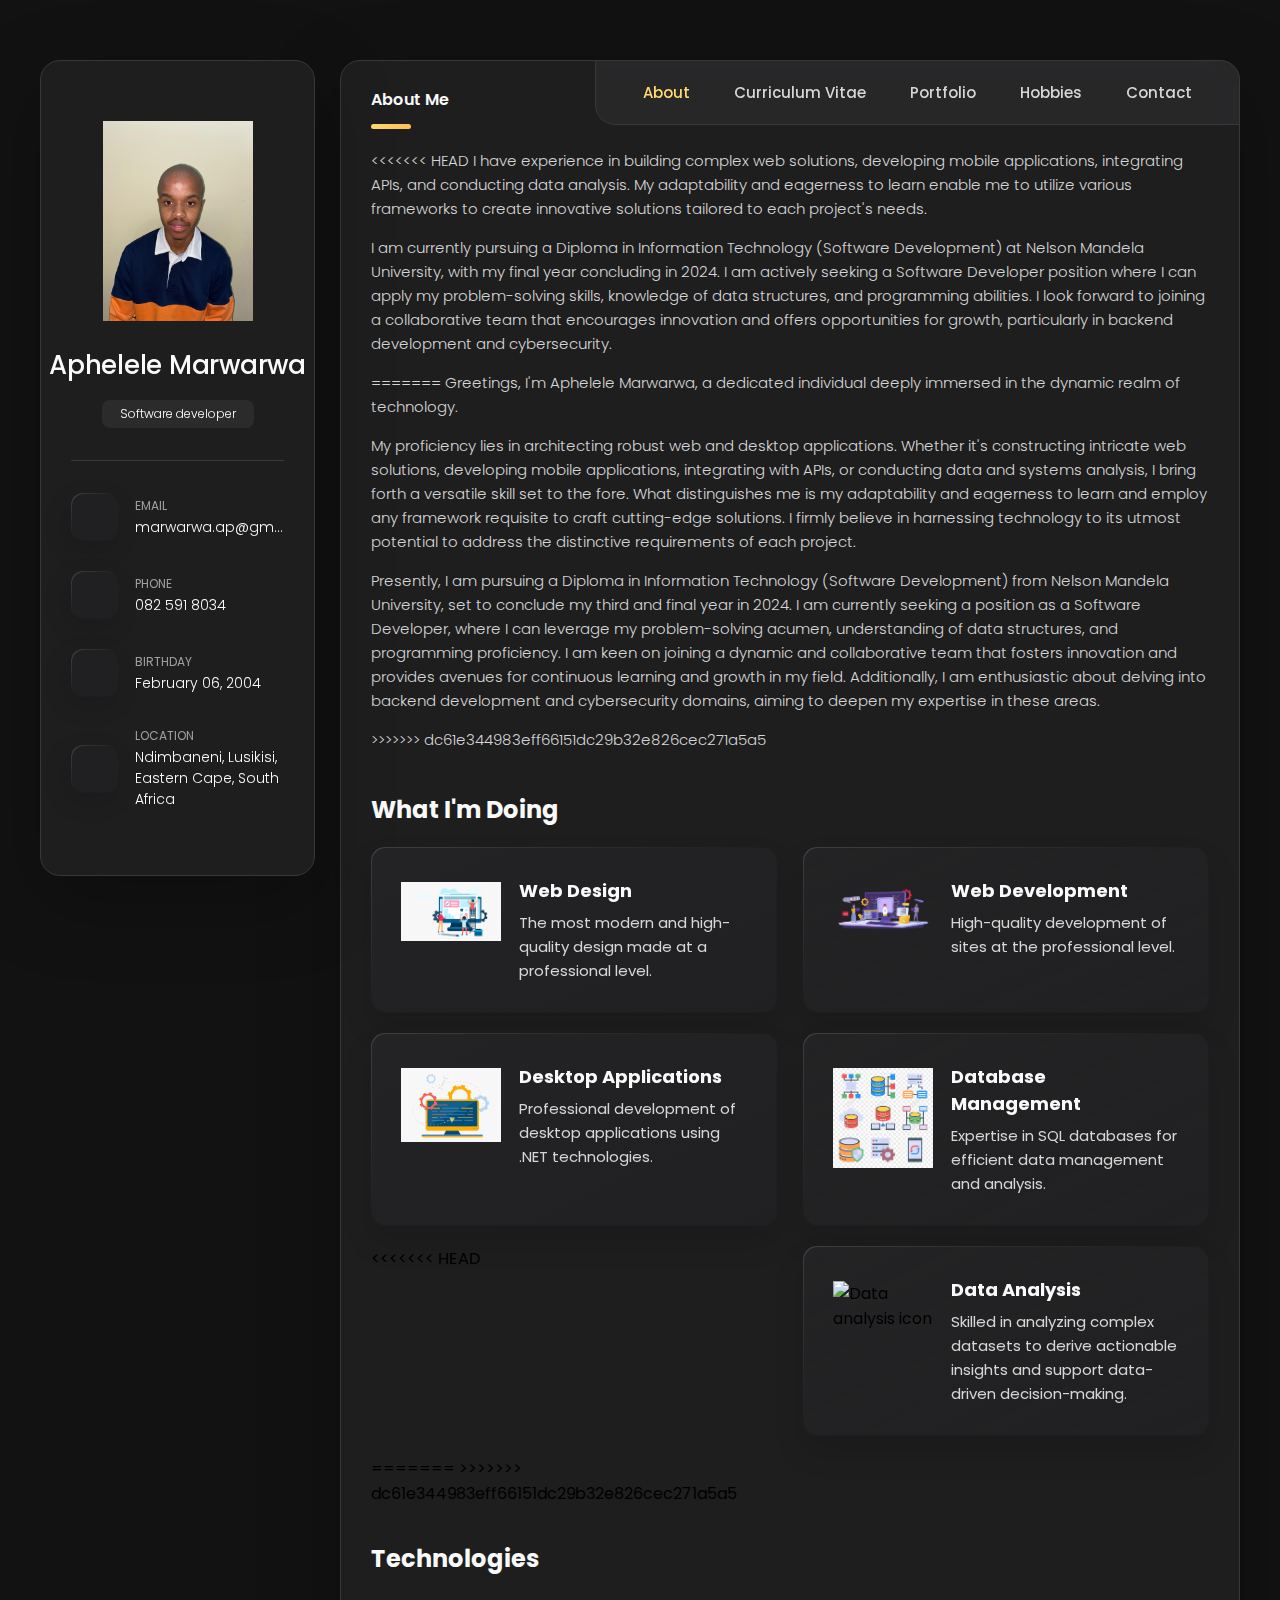
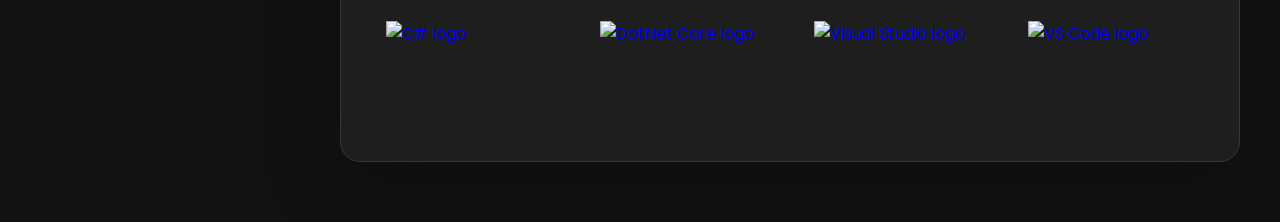
==== homepage.html @ 0c273e8a "Merge remote-tracking branch 'origin/master'" ====
<!DOCTYPE html>
<html lang="en">

<head>
  <meta charset="UTF-8">
  <meta http-equiv="X-UA-Compatible" content="IE=edge">
  <meta name="viewport" content="width=device-width, initial-scale=1.0">
  <title>Aphelele-Marwarwa Portfolio</title>

  <!--
    - favicon
  -->
  <link rel="shortcut icon" href="./assets/images/Aphelele Marwarwa.png" type="image/x-icon">

  <!--
    - custom css link
  -->
  <link rel="stylesheet" href="./assets/css/style.css">

  <!--
    - google font link
  -->
  <link rel="preconnect" href="https://fonts.googleapis.com">
  <link rel="preconnect" href="https://fonts.gstatic.com" crossorigin>
  <link href="https://fonts.googleapis.com/css2?family=Poppins:wght@300;400;500;600&display=swap" rel="stylesheet">
</head>

<body>

  <!--
    - #MAIN
  -->

  <main>

    <!--
      - #SIDEBAR
    -->

    <aside class="sidebar" data-sidebar>
      <div class="sidebar-info">
        <figure class="avatar-box">
          <img src="./assets/images/Aphelele1.jpg" alt="Aphelele Marwarwa" width="80">
        </figure>
        <div class="info-content">
          <h1 class="name" title="Aphelele Marwarwa">Aphelele Marwarwa</h1>
          <p class="title">Software developer</p>
        </div>
        <button class="info_more-btn" data-sidebar-btn>
          <span>Show Contacts</span>
          <ion-icon name="chevron-down"></ion-icon>
        </button>
      </div>
    
      <div class="sidebar-info_more">
        <div class="separator"></div>
        <ul class="contacts-list">
          <li class="contact-item">
            <div class="icon-box">
              <ion-icon name="mail-outline"></ion-icon>
            </div>
            <div class="contact-info">
              <p class="contact-title">Email</p>
              <a href="mailto:marwarwa.ap@gmail.com" class="contact-link">marwarwa.ap@gmail.com</a>
            </div>
          </li>
          <li class="contact-item">
            <div class="icon-box">
              <ion-icon name="phone-portrait-outline"></ion-icon>
            </div>
            <div class="contact-info">
              <p class="contact-title">Phone</p>
              <a href="tel:+27825918034" class="contact-link">082 591 8034</a>
            </div>
          </li>
          <li class="contact-item">
            <div class="icon-box">
              <ion-icon name="calendar-outline"></ion-icon>
            </div>
            <div class="contact-info">
              <p class="contact-title">Birthday</p>
              <time datetime="2004-02-06">February 06, 2004</time>
            </div>
          </li>
          <li class="contact-item">
            <div class="icon-box">
              <ion-icon name="location-outline"></ion-icon>
            </div>
            <div class="contact-info">
              <p class="contact-title">Location</p>
              <address>Ndimbaneni, Lusikisi, Eastern Cape, South Africa</address>
            </div>
          </li>
        </ul>
        <div class="separator"></div>
        <ul class="social-list">
          <li class="social-item">
            <a href="https://wa.me/27825918034" class="social-link" data-title="WhatsApp me">
              <ion-icon name="logo-whatsapp"></ion-icon>
            </a>
          </li>
          <li class="social-item">
            <a href="https://github.com/Aphelele-Marwarwa" class="social-link" data-title="View GitHub profile">
              <ion-icon name="logo-github"></ion-icon>
            </a>
          </li>
          <li class="social-item">
            <a href="https://www.linkedin.com/in/aphelele-marwarwa" class="social-link" data-title="View LinkedIn">
              <ion-icon name="logo-linkedin"></ion-icon>
            </a>
          </li>
        </ul>        
      </div>
    </aside>
 

    <!--
      - #main-content
    -->

    <div class="main-content">

<!-- #NAVBAR -->
<nav class="navbar">
  <ul class="navbar-list">
    <li class="navbar-item">
      <button class="navbar-link active" data-nav-link="about">About</button>
    </li>
    <li class="navbar-item">
      <button class="navbar-link" data-nav-link="curriculum vitae">Curriculum Vitae</button>
    </li>
    <li class="navbar-item">
      <button class="navbar-link" data-nav-link="portfolio">Portfolio</button>
    </li>
    <li class="navbar-item">
      <button class="navbar-link" data-nav-link="hobbies">Hobbies</button>
    </li>
    <li class="navbar-item">
      <button class="navbar-link" data-nav-link="contact">Contact</button>
    </li>
  </ul>
</nav>

      <!--
        - #ABOUT
      -->

      <article class="about" data-page="about" id="about">

        <header>
          <h2 class="h2 article-title">About me</h2>
        </header>

        <section class="about-text">
          <p>
<<<<<<< HEAD
            I have experience in building complex web solutions, developing mobile applications, integrating APIs, and conducting data analysis. 
            My adaptability and eagerness to learn enable me to utilize various frameworks to create innovative solutions tailored to each project's needs.
        </p>
        
        <p>
            I am currently pursuing a Diploma in Information Technology (Software Development) at Nelson Mandela University, with my final year concluding in 2024.
             I am actively seeking a Software Developer position where I can apply my problem-solving skills, knowledge of data structures, and programming abilities. 
             I look forward to joining a collaborative team that encourages innovation and offers opportunities for growth, particularly in backend development and cybersecurity.
        </p>  
=======
              Greetings, I'm Aphelele Marwarwa, a dedicated individual deeply immersed in the dynamic realm of technology.
          </p>
      
          <p>
              My proficiency lies in architecting robust web and desktop applications. Whether it's constructing intricate web solutions,
              developing mobile applications, integrating with APIs, or conducting data and systems analysis, I bring forth a versatile skill set to the fore.
              What distinguishes me is my adaptability and eagerness to learn and employ any framework requisite to craft cutting-edge solutions.
              I firmly believe in harnessing technology to its utmost potential to address the distinctive requirements of each project.
          </p>
      
          <p>
              Presently, I am pursuing a Diploma in Information Technology (Software Development) from Nelson Mandela University,
              set to conclude my third and final year in 2024. I am currently seeking a position as a Software Developer,
              where I can leverage my problem-solving acumen, understanding of data structures, and programming proficiency.
              I am keen on joining a dynamic and collaborative team that fosters innovation and provides avenues for continuous learning and growth in my field.
              Additionally, I am enthusiastic about delving into backend development and cybersecurity domains, aiming to deepen my expertise in these areas.
          </p>
>>>>>>> dc61e344983eff66151dc29b32e826cec271a5a5
      </section>
      


        <!--
          - service
        -->
        <section class="service">

          <h3 class="h3 service-title">What I'm doing</h3>
        
          <ul class="service-list">
        
            <li class="service-item">
        
              <div class="service-icon-box">
                <img src="./assets/images/Web design.png" alt="Web design icon" width="100">
              </div>
        
              <div class="service-content-box">
                <h4 class="h4 service-item-title">Web design</h4>
                <p class="service-item-text">
                  The most modern and high-quality design made at a professional level.
                </p>
              </div>
        
            </li>
        
            <li class="service-item">
              <div class="service-icon-box">
                <img src="./assets/images/web-development-image.webp" alt="Web development icon" width="100">
              </div>
              <div class="service-content-box">
                <h4 class="h4 service-item-title">Web development</h4>
                <p class="service-item-text">
                  High-quality development of sites at the professional level.
                </p>
              </div>
            </li>
        
            <li class="service-item">
              <div class="service-icon-box">
                <img src="./assets/images/Desktop Applications.png" alt="Desktop applications icon" width="100">
              </div>
              <div class="service-content-box">
                <h4 class="h4 service-item-title">Desktop Applications</h4>
                <p class="service-item-text">
                  Professional development of desktop applications using .NET technologies.
                </p>
              </div>
            </li>
        
            <li class="service-item">
              <div class="service-icon-box">
                <img src="./assets/images/Database Management.png" alt="Database management icon" width="100">
              </div>
              <div class="service-content-box">
                <h4 class="h4 service-item-title">Database Management</h4>
                <p class="service-item-text">
                  Expertise in SQL databases for efficient data management and analysis.
                </p>
              </div>
            </li>
<<<<<<< HEAD
            <li class="service-item">
              <div class="service-icon-box">
                  <img src="./assets/images/Data Analysis.jpeg" alt="Data analysis icon" width="100">
              </div>
              <div class="service-content-box">
                  <h4 class="h4 service-item-title">Data Analysis</h4>
                  <p class="service-item-text">
                      Skilled in analyzing complex datasets to derive actionable insights and support data-driven decision-making.
                  </p>
              </div>
          </li>
          
=======
        
>>>>>>> dc61e344983eff66151dc29b32e826cec271a5a5
          </ul>
        
        </section>
        
        
        <!--
          - technologies
        -->

        <section class="technologies">
          <h3 class="h3 technologies-title">Technologies</h3>
          <ul class="technologies-list has-scrollbar">
            <li class="technologies-item">
              <a href="#" title="C#">
                <img src="https://cdn.jsdelivr.net/gh/devicons/devicon/icons/csharp/csharp-original.svg" height="50" alt="C# logo">
              </a>
            </li>
            <li class="technologies-item">
              <a href="#" title="DotNet Core">
                <img src="https://cdn.jsdelivr.net/gh/devicons/devicon/icons/dotnetcore/dotnetcore-original.svg" height="50" alt="DotNet Core logo">
              </a>
            </li>
            <li class="technologies-item">
              <a href="#" title="Visual Studio">
                <img src="https://cdn.jsdelivr.net/gh/devicons/devicon/icons/visualstudio/visualstudio-plain.svg" height="50" alt="Visual Studio logo">
              </a>
            </li>
            <li class="technologies-item">
              <a href="#" title="VS Code">
                <img src="https://cdn.jsdelivr.net/gh/devicons/devicon/icons/vscode/vscode-original.svg" height="50" alt="VS Code logo">
              </a>
            </li>
            <li class="technologies-item">
              <a href="#" title="Microsoft SQL Server">
                <img src="https://cdn.jsdelivr.net/gh/devicons/devicon@latest/icons/microsoftsqlserver/microsoftsqlserver-plain-wordmark.svg" height="50" alt="Microsoft SQL Server logo">
              </a>
            </li>
            <li class="technologies-item">
              <a href="#" title="SQL Developer">
                <img src="https://cdn.jsdelivr.net/gh/devicons/devicon@latest/icons/sqldeveloper/sqldeveloper-original.svg" height="50" alt="SQL Developer logo">
              </a>
            </li>
            <li class="technologies-item">
              <a href="#" title="JavaScript">
                <img src="https://cdn.jsdelivr.net/gh/devicons/devicon/icons/javascript/javascript-original.svg" height="50" alt="JavaScript logo">
              </a>
            </li>
            <li class="technologies-item">
              <a href="#" title="HTML5">
                <img src="https://cdn.jsdelivr.net/gh/devicons/devicon/icons/html5/html5-original.svg" height="50" alt="HTML5 logo">
              </a>
            </li>
            <li class="technologies-item">
              <a href="#" title="CSS3">
                <img src="https://cdn.jsdelivr.net/gh/devicons/devicon/icons/css3/css3-original.svg" height="50" alt="CSS3 logo">
              </a>
            </li>
            <li class="technologies-item">
              <a href="#" title="jQuery">
                <img src="https://cdn.jsdelivr.net/gh/devicons/devicon/icons/jquery/jquery-original.svg" height="50" alt="jQuery logo">
              </a>
            </li>
            <li class="technologies-item">
              <a href="#" title="Git">
                <img src="https://cdn.jsdelivr.net/gh/devicons/devicon/icons/git/git-original.svg" height="50" alt="Git logo">
              </a>
            </li>
            <li class="technologies-item">
              <a href="#" title="LinkedIn">
                <img src="https://cdn.jsdelivr.net/gh/devicons/devicon/icons/linkedin/linkedin-original.svg" height="50" alt="LinkedIn logo">
              </a>
            </li>
            <li class="technologies-item">
              <a href="#" title="Python">
                <img src="https://cdn.jsdelivr.net/gh/devicons/devicon/icons/python/python-original.svg" height="50" alt="Python logo">
              </a>
            </li>
          </ul>
        </section>
        
        

      </article>




<!--
  #Curriculum Vitae
-->

<article class="Curriculum Vitae" data-page="curriculum vitae" id="Curriculum-Vitae">

  <header>
    <h2 class="h2 article-title">Curriculum Vitae</h2>
  </header>

  <section class="timeline">

    <div class="title-wrapper">
      <div class="icon-box">
        <ion-icon name="book-outline"></ion-icon>
      </div>

      <h3 class="h3">Education</h3>
    </div>

    <ol class="timeline-list">

      <li class="timeline-item">

        <h4 class="h4 timeline-item-title">Khanyisa High School</h4>

        <span>2019 — 2021</span>

        <p class="timeline-text">
          During my time at Khanyisa High School, I was exposed to a diverse range of subjects and extracurricular
          activities. I developed strong academic foundations while also participating in sports and community
          service initiatives. This period helped shape my personal and academic growth, laying the groundwork for
          my future endeavors.
        </p>

      </li>

      <li class="timeline-item">

        <h4 class="h4 timeline-item-title">Nelson Mandela University</h4>

        <span>2022 — 2024</span>

        <p class="timeline-text">
          At Nelson Mandela University, I pursued a Diploma in Information Technology with a specialization in
          Software Development. The university provided a vibrant learning environment, where I delved into various
          aspects of software development, including programming languages, software engineering principles, and
          application development frameworks. This comprehensive program equipped me with the knowledge and practical
          skills necessary to excel in the field of software development.
        </p>

      </li>
    </ol>

  </section>

  <section class="timeline">

    <div class="title-wrapper">
      <div class="icon-box">
        <ion-icon name="book-outline"></ion-icon>
      </div>

      <h3 class="h3">Experience</h3>
    </div>

    <ol class="timeline-list">

      <li class="timeline-item">

        <h4 class="h4 timeline-item-title">Bartender at Beershack Bar Cafe</h4>

        <span>2022 — 2023</span>
        
        <div class="image-gallery">
          <img src="./assets/images/Me And Mr Makotsa.jpg" alt="Bartending at Beershack Bar Cafe" class="timeline-image">
          <img src="./assets/images/collegues.jpg" alt="Bartending at Beershack Bar Cafe" class="timeline-image">
        </div>
        
        <p class="timeline-text">
          As a bartender at Beershack Bar Cafe, I honed my skills in mixology, customer service, and teamwork. I mastered the art of crafting various cocktails and drinks, 
          ensuring each customer received a delightful experience. Additionally, 
          I acquired extensive knowledge of different types of liquors, beers, and wines, enabling me to provide recommendations tailored to individual preferences. 
          My role also involved collaborating closely with my colleagues to ensure smooth operations and a positive environment for both staff and patrons.
        </p> 
        <br>
        <br>
        <p class="timeline-text">
          Some bartender knowledge I gained includes understanding classic cocktail recipes, techniques for efficient bartending, and maintaining a clean and organized bar environment.
          I also developed strong interpersonal skills, effectively communicating with patrons and creating a welcoming atmosphere. 
          My ability to work well in a team contributed to an enjoyable and seamless experience for our customers.
        </p>

      </li>

    </ol>

  </section>

  <section class="skill">

    <h3 class="h3 skills-title">My skills</h3>

    <ul class="skills-list content-card">

      <li class="skills-item">

        <div class="title-wrapper">
          <h5 class="h5">Web design</h5>
          <data value="62">62%</data>
        </div>

        <div class="skill-progress-bg">
          <div class="skill-progress-fill" style="width: 62%;"></div>
        </div>

      </li>

      <li class="skills-item">

        <div class="title-wrapper">
          <h5 class="h5">Web development </h5>
          <data value="78">78%</data>
        </div>

        <div class="skill-progress-bg">
          <div class="skill-progress-fill" style="width: 78%;"></div>
        </div>

      </li>

      <li class="skills-item">
        <div class="title-wrapper">
            <h5 class="h5">Windows Desktop Development (C#)</h5>
            <data value="75">75%</data>
        </div>
        <div class="skill-progress-bg">
            <div class="skill-progress-fill" style="width: 75%;"></div>
        </div>
    </li>
    
      <li class="skills-item">

        <div class="title-wrapper">
          <h5 class="h5">Mobile App Development</h5>
          <data value="56">56%</data>
        </div>

        <div class="skill-progress-bg">
          <div class="skill-progress-fill" style="width: 56%;"></div>
        </div>

      </li>

      <li class="skills-item">

        <div class="title-wrapper">
          <h5 class="h5">Software Testing</h5>
          <data value="70">70%</data>
        </div>

        <div class="skill-progress-bg">
          <div class="skill-progress-fill" style="width: 70%;"></div>
        </div>

      </li>

      <li class="skills-item">

        <div class="title-wrapper">
          <h5 class="h5">Problem-Solving and Algorithmic Thinking</h5>
          <data value="80">80%</data>
        </div>

        <div class="skill-progress-bg">
          <div class="skill-progress-fill" style="width: 80%;"></div>
        </div>

      </li>

      <li class="skills-item">

        <div class="title-wrapper">
          <h5 class="h5">Debugging and Troubleshooting</h5>
          <data value="75">75%</data>
        </div>

        <div class="skill-progress-bg">
          <div class="skill-progress-fill" style="width: 75%;"></div>
        </div>

      </li>

      <li class="skills-item">

        <div class="title-wrapper">
          <h5 class="h5">Object-Oriented Programming (OOP)</h5>
          <data value="85">85%</data>
        </div>

        <div class="skill-progress-bg">
          <div class="skill-progress-fill" style="width: 85%;"></div>
        </div>

      </li>

      <li class="skills-item">

        <div class="title-wrapper">
          <h5 class="h5">Software Development Life Cycle (SDLC)</h5>
          <data value="70">70%</data>
        </div>

        <div class="skill-progress-bg">
          <div class="skill-progress-fill" style="width: 70%;"></div>
        </div>

      </li>

      <li class="skills-item">

        <div class="title-wrapper">
          <h5 class="h5">Communication Skills</h5>
          <data value="74">74%</data>
        </div>

        <div class="skill-progress-bg">
          <div class="skill-progress-fill" style="width: 74%;"></div>
        </div>

      </li>

      <li class="skills-item">

        <div class="title-wrapper">
          <h5 class="h5">Adaptivity</h5>
          <data value="90">90%</data>
        </div>

        <div class="skill-progress-bg">
          <div class="skill-progress-fill" style="width: 90%;"></div>
        </div>

      </li>
<<<<<<< HEAD
      <li class="skills-item">
        <div class="title-wrapper">
            <h5 class="h5">Data Analysis</h5>
            <data value="60">60%</data>
        </div>
    
        <div class="skill-progress-bg">
            <div class="skill-progress-fill" style="width: 80%;"></div>
        </div>
    </li>
    
    </ul>

  </section>
  <section class="resume-section">
    <h2 class="resume-title">Copy of actual CV</h2>
    <a href="./assets/images/Aphelele Marwarwa Cv.pdf" target="_blank" class="resume-preview">Preview Resume</a>
    <a href="./assets/images/Aphelele Marwarwa Cv.pdf" download class="resume-download">Download Resume</a>
</section>
=======
    </ul>

  </section>
>>>>>>> dc61e344983eff66151dc29b32e826cec271a5a5


</article>





      <!--
        - #PORTFOLIO
      -->

      
      <article class="portfolio" data-page="portfolio" id="portfolio">
        <header>
          <h2 class="h2 article-title">Portfolio</h2>
        </header>
        <section class="projects">
          <ul class="filter-list">
            <li class="filter-item">
              <button class="active" data-filter-btn>All</button>
            </li>
            <li class="filter-item">
              <button data-filter-btn>Applications</button>
            </li>
            <li class="filter-item">
              <button data-filter-btn>Web development</button>
            </li>
            <li class="filter-item">
              <button data-filter-btn>Data analysis</button>
            </li>
          </ul>
          <div class="filter-select-box">
            <button class="filter-select" data-select>
              <div class="select-value" data-select-value>Select category</div>
              <div class="select-icon">
                <ion-icon name="chevron-down"></ion-icon>
              </div>
            </button>
            <ul class="select-list">
              <li class="select-item">
                <button data-select-item>All</button>
              </li>
              <li class="select-item">
                <button data-select-item>Applications</button>
              </li>
              <li class="select-item">
                <button data-select-item>Web development</button>
              </li>
              <li class="select-item">
                <button data-select-item>Data analysis</button>
              </li>
            </ul>
          </div>
          <ul class="project-list">
            <li class="project-item active" data-filter-item data-category="applications">
              <a href="#">
                <figure class="project-img">
                  <div class="project-item-icon-box">
                    <ion-icon name="eye-outline"></ion-icon>
                  </div>
                  <img src="./assets/images/AtM.png" alt="ATM" loading="lazy">
                </figure>
                <h3 class="project-title">ATM</h3>
                <p class="project-category">Applications</p>
              </a>
            </li>
            <li class="project-item active" data-filter-item data-category="applications">
              <a href="#">
                <figure class="project-img">
                  <div class="project-item-icon-box">
                    <ion-icon name="eye-outline"></ion-icon>
                  </div>
                  <img src="./assets/images/CRUD.png" alt="CRUD" loading="lazy">
                </figure>
                <h3 class="project-title">CRUD</h3>
                <p class="project-category">Applications</p>
              </a>
            </li>
            <li class="project-item active" data-filter-item data-category="web development">
              <a href="#">
                <figure class="project-img">
                  <div class="project-item-icon-box">
                    <ion-icon name="eye-outline"></ion-icon>
                  </div>
                  <img src="./assets/images/musiApp.png" alt="Music Application" loading="lazy">
                </figure>
                <h3 class="project-title">Music Application</h3>
                <p class="project-category">Web development</p>
              </a>
            </li>
          </ul>
        </section>
      </article>
      

      <!--
        - #Hobbies
      -->

      <article class="hobbies" data-page="hobbies" id="hobbies">

        <header>
          <h2 class="h2 article-title">Hobbies</h2>
        </header>
      
        <section class="hobbies-posts">
      
          <ul class="hobbies-posts-list">
            <li class="hobbies-post-item">
              <a href="#">
                  <figure class="hobbies-banner-box">
                      <img src="./assets/images/Leonardo_da_Vinci.jpg" alt="Leonardo da Vinci" loading="lazy">
                  </figure>
                  <div class="hobbies-content">
                      <div class="hobbies-meta">
                          <p class="hobbies-category">Art</p>
                          <span class="dot"></span>
                          <time datetime="2022-06-15">June 15 2022</time>
                      </div>
                      <h3 class="h3 hobbies-item-title">Leonardo da Vinci</h3>
                      <p class="hobbies-text">
                          Explore the life and works of the legendary artist and inventor, Leonardo da Vinci. Known for his diverse talents and groundbreaking contributions to art, science, and engineering, da Vinci's legacy continues to inspire creativity and innovation.
                      </p>
                      <br>
                      <p class="hobbies-text">
                        <strong class="quote">"Jack of all trades, master of none, though oftentimes better than master of one." - Leonardo da Vinci</strong>
                      </p>
                      <br>
                      <p class="hobbies-text">
                          As a programmer, I embody the spirit of being a jack of all trades. I thrive on adaptability and versatility, constantly learning new languages and technologies and utilizing them as needed. This approach enables me to tackle a wide range of challenges and contribute effectively to diverse projects.
                      </p>
                  </div>
              </a>
          </li>
          
            <li class="hobbies-post-item">
              <a href="#">
      
                <figure class="hobbies-banner-box">
                  <img src="./assets/images/painting1.jpg" alt="Abstract Art Piece" loading="lazy">
                </figure>
      
                <div class="hobbies-content">
      
                  <div class="hobbies-meta">
                    <p class="hobbies-category">Art</p>
      
                    <span class="dot"></span>
      
                    <time datetime="2023-09-23">September 16, 2023</time>
                  </div>
      
                  <h3 class="h3 hobbies-item-title">Abstract Art Piece</h3>
      
                  <p class="hobbies-text">
                    Abstract art is a form of art that does not attempt to represent an accurate depiction of visual reality but instead uses shapes, 
                    colors, forms, and gestural marks to achieve its effect. 
                    It is often seen as a reflection of the artist's emotions, thoughts, and imagination.
                  </p>
                  <br>
                  <p class="hobbies-text">
                    <strong class="quote">This painting was made by me.</strong>
                  </p>
                  
                </div>
      
              </a>
            </li>
      
            <li class="hobbies-post-item">
              <a href="#">
      
                <figure class="hobbies-banner-box">
                  <img src="./assets/images/Painting2.jpg" alt="Landscape Painting" loading="lazy">
                </figure>
      
                <div class="hobbies-content">
      
                  <div class="hobbies-meta">
                    <p class="hobbies-category">Art</p>
      
                    <span class="dot"></span>
      
                    <time datetime="2024-04-28">April 28, 2024</time>
                  </div>
      
                  <h3 class="h3 hobbies-item-title">Landscape Painting</h3>
      
                  <p class="hobbies-text">
                    Landscape painting is the art of depicting natural scenery such as mountains, valleys, trees, rivers, and forests. 
                    It is a popular genre among artists because it allows them to capture the beauty of nature and express their creativity 
                    through colors and compositions.
                  </p>
                  <br>
                  <p class="hobbies-text">
                    <strong class="quote">This painting was made by me.</strong>
                  </p>
                  
                </div>
      
              </a>
            </li>
      
            <li class="hobbies-post-item">
              <a href="#">
      
                <figure class="hobbies-banner-box">
                  <img src="./assets/images/Can't_Hurt_Me_David_Goggins.jpg" alt="Can't Hurt Me by David Goggins" loading="lazy">
                </figure>
      
                <div class="hobbies-content">
      
                  <div class="hobbies-meta">
                    <p class="hobbies-category">Personal Growth</p>   
                    <span class="dot"></span>
                    <time datetime="2020-08-23">August 23, 2020</time>
                  </div>
      
                  <h3 class="h3 hobbies-item-title">Can't Hurt Me by David Goggins</h3>
      
                  <p class="hobbies-text">
                    "Can't Hurt Me" by David Goggins is the first book I ever finished. I read it in 2020 during my grade 11 year.
                     It left a profound impact on me and inspired me to push beyond my limits, both physically and mentally.
                     
                  </p><br>
                  <p class="hobbies-text">
                    Two Best Quotes I got from the book:
                    <br>
                    <span class="quote">"Master your mind and defy the odds"</span>
                    <br>
                    <span class="quote">"To the unrelenting voice in my head that will never allow me to stop"</span>
                  </p>
                </div>
      
              </a>
            </li>
      
            <li class="hobbies-post-item">
              <a href="#">
      
                <figure class="hobbies-banner-box">
                  <img src="./assets/images/food_and_cooking.jpg" alt="Cooking at a young age" loading="lazy">
                </figure>
      
                <div class="hobbies-content">
      
                  <div class="hobbies-meta">
                    <p class="hobbies-category">Cooking</p>
      
                    <span class="dot"></span>
      
                    <time datetime="2014-01-01">at a very young age</time>
                  </div>
      
                  <h3 class="h3 hobbies-item-title">Cooking</h3>
      
                  <p class="hobbies-text">
                    I started cooking at a very young age. It has been a passion of mine, allowing me to explore various cuisines and develop my culinary skills.
                  </p>
      
                </div>
      
              </a>
            </li>
      
            <li class="hobbies-post-item">
              <a href="#">
      
                <figure class="hobbies-banner-box">
                  <img src="./assets/images/Maditation_by_marcusaurelius.jpg" alt="Meditations by Marcus Aurelius" loading="lazy">
                </figure>
      
                <div class="hobbies-content">
      
                  <div class="hobbies-meta">
                    <p class="hobbies-category">Philosophy</p>
      
                    <span class="dot"></span>
      
                    <time datetime="2022-02-23">Feb 23, 2022</time>
                  </div>
      
                  <h3 class="h3 hobbies-item-title">Meditations by Marcus Aurelius</h3>
      
                  <p class="hobbies-text">
                    "Meditations" by Marcus Aurelius is a profound philosophical work that I read in April 2022. 
                    It has greatly influenced my outlook on life and self-discipline, particularly through its stoic teachings on virtue, wisdom, and resilience.
                  </p>
      
                </div>
      
              </a>
            </li>
      
            <li class="hobbies-post-item">
              <a href="#">
      
                <figure class="hobbies-banner-box">
                  <img src="./assets/images/12_Rules_for_life.jpg" alt="12 Rules for Life by Jordan B. Peterson" loading="lazy">
                </figure>
      
                <div class="hobbies-content">
      
                  <div class="hobbies-meta">
                    <p class="hobbies-category">Self-Help</p>
      
                    <span class="dot"></span>
      
                    <time datetime="2022-02-23">Feb 23, 2022</time>
                  </div>
      
                  <h3 class="h3 hobbies-item-title">12 Rules for Life by Jordan B. Peterson</h3>
      
                  <p class="hobbies-text">
                    Jordan B. Peterson's "12 Rules for Life" is a book that I read in June 2022, introduced to me by my sister. 
                    It provides practical advice for living a meaningful and responsible life.
                  </p>
      
                </div>
      
              </a>
            </li>
            <li class="hobbies-post-item">
              <a href="#">
      
                <figure class="hobbies-banner-box">
                  <img src="./assets/images/Quote_by_Fyodor_Dostoevsky.jpg" alt="Quotes by Fyodor Dostoevsky" loading="lazy">
                </figure>
      
                <div class="hobbies-content">
      
                  <div class="hobbies-meta">
                    <p class="hobbies-category">Literature</p>
      
                    <span class="dot"></span>
      
                    <time datetime="2023-02-17">Feb 17, 2023</time>
                  </div>
      
                  <h3 class="h3 hobbies-item-title">Quotes by Fyodor Dostoevsky</h3>
      
                  <p class="hobbies-text">
                    The profound quotes by Fyodor Dostoevsky have had a significant impact on my understanding of human nature and psychology. I explored his works in February 2023.
                  </p>
      
                </div>
      
              </a>
            </li>
           
            <li class="hobbies-post-item">
              <a href="#">
                  <figure class="hobbies-banner-box">
                      <img src="./assets/images/How_to_Win_Friends_&_Influence-People.jpg" alt="How to Win Friends & Influence People" loading="lazy">
                  </figure>
                  <div class="hobbies-content">
                      <div class="hobbies-meta">
                          <p class="hobbies-category">Personal Development</p>
                          <span class="dot"></span>
                          <time datetime="2024-02-24">February 24 2024</time>
                      </div>
                      <h3 class="h3 hobbies-item-title">How to Win Friends & Influence People</h3>
                      <p class="hobbies-text">
                          Delve into the timeless advice on interpersonal skills and influence by Dale Carnegie.
                      </p>
                  </div>
              </a>
          </li>
          </ul>
        
    <div id="myModal" class="modal">
      <span class="close">&times;</span>
      <img class="modal-content" id="img01">
      <div id="caption"></div>
    </div>
        </section>
      
      </article>
     
      <!--
        - #CONTACT
      -->

      <article class="contact" data-page="contact" id="contact">

        <header>
          <h2 class="h2 article-title">Contact</h2>
        </header>

        <section class="mapbox" data-mapbox>
          <figure>
            <iframe
                src="https://www.google.com/maps/embed?pb=!1m18!1m12!1m3!1d19956.328419825893!2d29.4547207!3d-31.3256403!2m3!1f0!2f0!3f0!3m2!1i1024!2i768!4f13.1!3m3!1m2!1s0x1e5f099c8a9c064f%3A0xbf17a301ec002795!2sNdimbaneni%2C%20South%20Africa!5e0!3m2!1sen!2sbd!4v1647608789441!5m2!1sen!2sbd"
                width="600" height="450" loading="lazy"></iframe>
        </figure>
        </section>

        <section class="contact-form">
          <h3 class="h3 form-title">Contact Form</h3>
          <p class="contact-message">Thank you for visiting my portfolio! I'm passionate about software development and eager to contribute my skills to your team. Whether you have a job opportunity, a project idea, or just want to connect, I'd love to hear from you. Feel free to reach out, and let's discuss how we can work together.</p>
          <form action="https://formspree.io/f/xrgnvdyb" method="post" class="form" data-form>
            <fieldset>
              <legend>Send me a message</legend>
              <div class="input-wrapper">
                <input type="text" name="fullname" class="form-input" placeholder="Full name (e.g., John Doe)" required data-form-input>
                <input type="email" name="email" class="form-input" placeholder="Email address (e.g., example@example.com)" required data-form-input>
              </div>
              <textarea name="message" class="form-input" placeholder="Your Message (e.g., Please enter your message here)" required data-form-input></textarea>
              <button class="form-btn" type="submit" disabled data-form-btn>
                <ion-icon name="paper-plane"></ion-icon>
                <span>Send Message</span>
              </button>
            </fieldset>
          </form>
        </section>
        
    
      </article>

    </div>

  </main>

  <!--
    - custom js link
  -->
  <script src="./assets/js/script.js"></script>

  <!--
    - ionicon link
  -->
  <script type="module" src="https://unpkg.com/ionicons@5.5.2/dist/ionicons/ionicons.esm.js"></script>
  <script nomodule src="https://unpkg.com/ionicons@5.5.2/dist/ionicons/ionicons.js"></script>

</body>

</html>
---- assets/css/style.css ----
/*-----------------------------------*\
  #style.css
\*-----------------------------------*/





/*-----------------------------------*\
  #CUSTOM PROPERTY
\*-----------------------------------*/

:root {

  /**
   * colors
   */

  /* gradient */

  --bg-gradient-onyx: linear-gradient(
    to bottom right, 
    hsl(240, 1%, 25%) 3%, 
    hsl(0, 0%, 19%) 97%
  );
  --bg-gradient-jet: linear-gradient(
    to bottom right, 
    hsla(240, 1%, 18%, 0.251) 0%, 
    hsla(240, 2%, 11%, 0) 100%
  ), hsl(240, 2%, 13%);
  --bg-gradient-yellow-1: linear-gradient(
    to bottom right, 
    hsl(45, 100%, 71%) 0%, 
    hsla(36, 100%, 69%, 0) 50%
  );
  --bg-gradient-yellow-2: linear-gradient(
    135deg, 
    hsla(45, 100%, 71%, 0.251) 0%, 
    hsla(35, 100%, 68%, 0) 59.86%
  ), hsl(240, 2%, 13%);
  --border-gradient-onyx: linear-gradient(
    to bottom right, 
    hsl(0, 0%, 25%) 0%, 
    hsla(0, 0%, 25%, 0) 50%
  );
  --text-gradient-yellow: linear-gradient(
    to right, 
    hsl(45, 100%, 72%), 
    hsl(35, 100%, 68%)
  );

  /* solid */

  --jet: hsl(0, 0%, 22%);
  --onyx: hsl(240, 1%, 17%);
  --eerie-black-1: hsl(240, 2%, 13%);
  --eerie-black-2: hsl(240, 2%, 12%);
  --smoky-black: hsl(0, 0%, 7%);
  --white-1: hsl(0, 0%, 100%);
  --white-2: hsl(0, 0%, 98%);
  --orange-yellow-crayola: hsl(45, 100%, 72%);
  --vegas-gold: hsl(45, 54%, 58%);
  --light-gray: hsl(0, 0%, 84%);
  --light-gray-70: hsla(0, 0%, 84%, 0.7);
  --bittersweet-shimmer: hsl(0, 43%, 51%);

  /**
   * typography
   */

  /* font-family */
  --ff-poppins: 'Poppins', sans-serif;

  /* font-size */
  --fs-1: 24px;
  --fs-2: 18px;
  --fs-3: 17px;
  --fs-4: 16px;
  --fs-5: 15px;
  --fs-6: 14px;
  --fs-7: 13px;
  --fs-8: 11px;

  /* font-weight */
  --fw-300: 300;
  --fw-400: 400;
  --fw-500: 500;
  --fw-600: 600;

  /**
   * shadow
   */
  
  --shadow-1: -4px 8px 24px hsla(0, 0%, 0%, 0.25);
  --shadow-2: 0 16px 30px hsla(0, 0%, 0%, 0.25);
  --shadow-3: 0 16px 40px hsla(0, 0%, 0%, 0.25);
  --shadow-4: 0 25px 50px hsla(0, 0%, 0%, 0.15);
  --shadow-5: 0 24px 80px hsla(0, 0%, 0%, 0.25);

  /**
   * transition
   */

  --transition-1: 0.25s ease;
  --transition-2: 0.5s ease-in-out;

}





/*-----------------------------------*\
  #RESET
\*-----------------------------------*/

*, *::before, *::after {
  margin: 0;
  padding: 0;
  box-sizing: border-box;
}

a { text-decoration: none; }

li { list-style: none; }

img, ion-icon, a, button, time, span { display: block; }

button {
  font: inherit;
  background: none;
  border: none;
  text-align: left;
  cursor: pointer;
}

input, textarea {
  display: block;
  width: 100%;
  background: none;
  font: inherit;
}

::selection {
  background: var(--orange-yellow-crayola);
  color: var(--smoky-black);
}

:focus { outline-color: var(--orange-yellow-crayola); }

html { font-family: var(--ff-poppins); }

body { background: var(--smoky-black); }





/*-----------------------------------*\
  #REUSED STYLE
\*-----------------------------------*/

.sidebar,
article {
  background: var(--eerie-black-2);
  border: 1px solid var(--jet);
  border-radius: 20px;
  padding: 15px;
  box-shadow: var(--shadow-1);
  z-index: 1;
}

.separator {
  width: 100%;
  height: 1px;
  background: var(--jet);
  margin: 16px 0;
}

.icon-box {
  position: relative;
  background: var(--border-gradient-onyx);
  width: 30px;
  height: 30px;
  border-radius: 8px;
  display: flex;
  justify-content: center;
  align-items: center;
  font-size: 16px;
  color: var(--orange-yellow-crayola);
  box-shadow: var(--shadow-1);
  z-index: 1;
}

.icon-box::before {
  content: "";
  position: absolute;
  inset: 1px;
  background: var(--eerie-black-1);
  border-radius: inherit;
  z-index: -1;
}

.icon-box ion-icon { --ionicon-stroke-width: 35px; }

article { display: none; }

article.active {
  display: block;
  animation: fade 0.5s ease backwards;
}

@keyframes fade {
  0% { opacity: 0; }
  100% { opacity: 1; }
}

.h2,
.h3,
.h4,
.h5 {
  color: var(--white-2);
  text-transform: capitalize;
}

.h2 { font-size: var(--fs-1); }

.h3 { font-size: var(--fs-2); }

.h4 { font-size: var(--fs-4); }

.h5 {
  font-size: var(--fs-7);
  font-weight: var(--fw-500);
}

.article-title {
  position: relative;
  padding-bottom: 7px;
}

.article-title::after {
  content: "";
  position: absolute;
  bottom: 0;
  left: 0;
  width: 30px;
  height: 3px;
  background: var(--text-gradient-yellow);
  border-radius: 3px;
}

.has-scrollbar::-webkit-scrollbar {
  width: 5px; /* for vertical scrollbar */
  height: 5px; /* for horizontal scrollbar */
}

.has-scrollbar::-webkit-scrollbar-track {
  background: var(--onyx);
  border-radius: 5px;
}

.has-scrollbar::-webkit-scrollbar-thumb {
  background: var(--orange-yellow-crayola);
  border-radius: 5px;
}

.has-scrollbar::-webkit-scrollbar-button { width: 20px; }

.content-card {
  position: relative;
  background: var(--border-gradient-onyx);
  padding: 15px;
  padding-top: 45px;
  border-radius: 14px;
  box-shadow: var(--shadow-2);
  cursor: pointer;
  z-index: 1;
}

.content-card::before {
  content: "";
  position: absolute;
  inset: 1px;
  background: var(--bg-gradient-jet);
  border-radius: inherit;
  z-index: -1;
}





/*-----------------------------------*\
  #MAIN
\*-----------------------------------*/

main {
  margin: 15px 12px;
  margin-bottom: 75px;
  min-width: 259px;
}


/*-----------------------------------*\
  #SIDEBAR
\*-----------------------------------*/

.sidebar {
  margin-bottom: 15px;
  max-height: 112px;
  overflow: hidden;
  transition: var(--transition-2);
}

.sidebar.active { 
  max-height: 600px; /* Increased max-height to accommodate all content */
}

.sidebar-info {
  position: relative;
  display: flex;
  justify-content: flex-start;
  align-items: center;
  gap: 15px;
}

.avatar-box {
  background: var(--bg-gradient-onyx);
  border-radius: 20px;
}

.info-content .name {
  color: var(--white-2);
  font-size: var(--fs-3);
  font-weight: var(--fw-500);
  letter-spacing: -0.25px;
  margin-bottom: 10px;
}

.info-content .title {
  color: var(--white-1);
  background: var(--onyx);
  font-size: var(--fs-8);
  font-weight: var(--fw-300);
  width: max-content;
  padding: 3px 12px;
  border-radius: 8px;
}

.info_more-btn {
  position: absolute;
  top: -15px;
  right: -15px;
  border-radius: 0 15px;
  font-size: 13px;
  color: var(--orange-yellow-crayola);
  background: var(--border-gradient-onyx);
  padding: 10px;
  box-shadow: var(--shadow-2);
  transition: var(--transition-1);
  z-index: 1;
}

.info_more-btn::before {
  content: "";
  position: absolute;
  inset: 1px;
  border-radius: inherit;
  background: var(--bg-gradient-jet);
  transition: var(--transition-1);
  z-index: -1;
}

.info_more-btn:hover,
.info_more-btn:focus { background: var(--bg-gradient-yellow-1); }

.info_more-btn:hover::before,
.info_more-btn:focus::before { background: var(--bg-gradient-yellow-2); }

.info_more-btn span { display: none; }

.sidebar-info_more {
  opacity: 0;
  visibility: hidden;
  transition: var(--transition-2);
}

.sidebar.active .sidebar-info_more {
  opacity: 1;
  visibility: visible;
}

.contacts-list {
  display: grid;
  grid-template-columns: 1fr;
  gap: 16px;
}

.contact-item {
  min-width: 100%;
  display: flex;
  align-items: center;
  gap: 16px;
}

.contact-info {
  max-width: calc(100% - 46px);
  width: calc(100% - 46px);
}

.contact-title {
  color: var(--light-gray-70);
  font-size: var(--fs-8);
  text-transform: uppercase;
  margin-bottom: 2px;
}

.contact-info :is(.contact-link, time, address) {
  color: var(--white-2);
  font-size: var(--fs-7);
}

.contact-info address { font-style: normal; }

.social-list {
  display: flex;
  justify-content: flex-start;
  align-items: center;
  gap: 15px;
  padding-bottom: 4px;
  padding-left: 7px;
}

.social-item .social-link {
  position: relative;
  font-size: 18px;
}

.social-item .social-link[href*="wa.me"] {
  color: #25D366; /* WhatsApp Green */
}

.social-item .social-link[href*="github"] {
  color: #ffffff; /* GitHub Black */
}

.social-item .social-link[href*="linkedin"] {
  color: #0A66C2; /* LinkedIn Blue */
}

.social-item .social-link:hover {
  color: initial; /* Keep the original color on hover */
}

.social-link::after {
  content: attr(data-title);
  position: absolute;
  bottom: -30px; /* Adjust as needed */
  left: 50%;
  transform: translateX(-50%);
  background-color: #333;
  color: #fff;
  padding: 5px 10px;
  border-radius: 5px;
  white-space: nowrap;
  opacity: 0;
  visibility: hidden;
  transition: opacity 0.2s;
}

.social-link:hover::after {
  opacity: 1;
  visibility: visible;
}






/*-----------------------------------*\
  #NAVBAR
\*-----------------------------------*/

.navbar {
  position: fixed;
  bottom: 0;
  left: 0;
  width: 100%;
  background: hsla(240, 1%, 17%, 0.75);
  backdrop-filter: blur(10px);
  border: 1px solid var(--jet);
  border-radius: 12px 12px 0 0;
  box-shadow: var(--shadow-2);
  z-index: 5;
}

.navbar-list {
  display: flex;
  flex-wrap: wrap;
  justify-content: center;
  align-items: center;
  padding: 0 10px;
}

.navbar-link {
  color: var(--light-gray);
  font-size: var(--fs-8);
  padding: 20px 7px;
  transition: color var(--transition-1);
}

.navbar-link:hover,
.navbar-link:focus { color: var(--light-gray-70); }

.navbar-link.active { color: var(--orange-yellow-crayola); }





/*-----------------------------------*\
  #ABOUT
\*-----------------------------------*/

.about .article-title { margin-bottom: 15px; }

.about-text {
  color: var(--light-gray);
  font-size: var(--fs-6);
  font-weight: var(--fw-300);
  line-height: 1.6;
}

.about-text p { margin-bottom: 15px; }



/**
 * #service 
 */

.service { margin-bottom: 35px; }

.service-title { margin-bottom: 20px; }

.service-list {
  display: grid;
  grid-template-columns: 1fr;
  gap: 20px;
}

.service-item {
  position: relative;
  background: var(--border-gradient-onyx);
  padding: 20px;
  border-radius: 14px;
  box-shadow: var(--shadow-2);
  z-index: 1;
}

.service-item::before {
  content: "";
  position: absolute;
  inset: 1px;
  background: var(--bg-gradient-jet);
  border-radius: inherit;
  z-index: -1;
}

.service-icon-box { margin-bottom: 10px; }

.service-icon-box img { margin: auto; }

.service-content-box { text-align: center; }

.service-item-title { margin-bottom: 7px; }

.service-item-text {
  color: var(--light-gray);
  font-size: var(--fs-6);
  font-weight: var(--fw-3);
  line-height: 1.6;
}




/**
 * #technologies 
 */

.technologies { margin-bottom: 15px; }

.technologies-list {
  display: flex;
  justify-content: flex-start;
  align-items: flex-start;
  gap: 15px;
  margin: 0 -15px;
  padding: 25px;
  padding-bottom: 25px;
  overflow-x: auto;
  scroll-behavior: smooth;
  overscroll-behavior-inline: contain;
  scroll-snap-type: inline mandatory;
  scroll-padding-inline: 25px;
}

.technologies-item {
  min-width: 50%;
  scroll-snap-align: start;
}

.technologies-item img {
  width: 100%;
 
  transition: var(--transition-1);
}






/*-----------------------------------*\
  #Curriculum vitae
\*-----------------------------------*/

.article-title {
  margin-bottom: 10px; /* Adjust margin as needed */
  font-size: 1em; /* Smaller font size */
  line-height: 1.1; /* Adjust line height for better readability */
  max-width: 100%; /* Constrain width to avoid overflow */
  word-wrap: break-word; /* Break long words if necessary */
}



/**
 * education and experience 
 */

.timeline { margin-bottom: 30px; }

.timeline .title-wrapper {
  display: flex;
  align-items: center;
  gap: 15px;
  margin-bottom: 25px;
}

.timeline-list {
  font-size: var(--fs-6);
  margin-left: 45px;
}

.timeline-item { position: relative; }

.timeline-item:not(:last-child) { margin-bottom: 20px; }

.timeline-item-title {
  font-size: var(--fs-6);
  line-height: 1.3;
  margin-bottom: 7px;
}

.timeline-list span {
  color: var(--vegas-gold);
  font-weight: var(--fw-400);
  line-height: 1.6;
}

.timeline-item:not(:last-child)::before {
  content: "";
  position: absolute;
  top: -25px;
  left: -30px;
  width: 1px;
  height: calc(100% + 50px);
  background: var(--jet);
}

.timeline-item::after {
  content: "";
  position: absolute;
  top: 5px;
  left: -33px;
  height: 6px;
  width: 6px;
  background: var(--text-gradient-yellow);
  border-radius: 50%;
  box-shadow: 0 0 0 4px var(--jet);
}

.timeline-text {
  color: var(--light-gray);
  font-weight: var(--fw-300);
  line-height: 1.6;
}
.timeline .image-gallery {
  display: flex;
  gap: 20px;
  margin: 20px 0;
}

.timeline .timeline-image {
  width: 40%;
  max-width: 600px;
}




/**
 * skills 
 */

.skills-title { margin-bottom: 20px; }

.skills-list { padding: 20px; }


.skills-item:not(:last-child) { margin-bottom: 15px; }

.skill .title-wrapper {
  display: flex;
  align-items: center;
  gap: 5px;
  margin-bottom: 8px;
}

.skill .title-wrapper data {
  color: var(--light-gray);
  font-size: var(--fs-7);
  font-weight: var(--fw-300);
}

.skill-progress-bg {
  background: var(--jet);
  width: 100%;
  height: 8px;
  border-radius: 10px;
}

.skill-progress-fill {
  background: var(--text-gradient-yellow);
  height: 100%;
  border-radius: inherit;
}





/*-----------------------------------*\
  #PORTFOLIO
\*-----------------------------------*/

.filter-list { display: none; }

.filter-select-box {
  position: relative;
  margin-bottom: 25px;
}

.filter-select {
  background: var(--eerie-black-2);
  color: var(--light-gray);
  display: flex;
  justify-content: space-between;
  align-items: center;
  width: 100%;
  padding: 12px 16px;
  border: 1px solid var(--jet);
  border-radius: 14px;
  font-size: var(--fs-6);
  font-weight: var(--fw-300);
}

.filter-select.active .select-icon { transform: rotate(0.5turn); }

.select-list {
  background: var(--eerie-black-2);
  position: absolute;
  top: calc(100% + 6px);
  width: 100%;
  padding: 6px;
  border: 1px solid var(--jet);
  border-radius: 14px;
  z-index: 2;
  opacity: 0;
  visibility: hidden;
  pointer-events: none;
  transition: 0.15s ease-in-out;
}

.filter-select.active + .select-list {
  opacity: 1;
  visibility: visible;
  pointer-events: all;
}

.select-item button {
  background: var(--eerie-black-2);
  color: var(--light-gray);
  font-size: var(--fs-6);
  font-weight: var(--fw-300);
  text-transform: capitalize;
  width: 100%;
  padding: 8px 10px;
  border-radius: 8px;
}

.select-item button:hover { --eerie-black-2: hsl(240, 2%, 20%); }

.project-list {
  display: grid;
  grid-template-columns: 1fr;
  gap: 30px;
  margin-bottom: 10px;
}

.project-item { display: none; }

.project-item.active {
  display: block;
  animation: scaleUp 0.25s ease forwards;
}

@keyframes scaleUp {
  0% { transform: scale(0.5); }
  100% { transform: scale(1); }
}

.project-item > a { width: 100%; }

.project-img {
  position: relative;
  width: 100%;
  height: 200px;
  border-radius: 16px;
  overflow: hidden;
  margin-bottom: 15px;
}

.project-img::before {
  content: "";
  position: absolute;
  top: 0;
  left: 0;
  width: 100%;
  height: 100%;
  background: transparent;
  z-index: 1;
  transition: var(--transition-1);
}

.project-item > a:hover .project-img::before { background: hsla(0, 0%, 0%, 0.5); }

.project-item-icon-box {
  --scale: 0.8;

  background: var(--jet);
  color: var(--orange-yellow-crayola);
  position: absolute;
  top: 50%;
  left: 50%;
  transform: translate(-50%, -50%) scale(var(--scale));
  font-size: 20px;
  padding: 18px;
  border-radius: 12px;
  opacity: 0;
  z-index: 1;
  transition: var(--transition-1);
}

.project-item > a:hover .project-item-icon-box {
  --scale: 1;
  opacity: 1;
}

.project-item-icon-box ion-icon { --ionicon-stroke-width: 50px; }

.project-img img {
  width: 100%;
  height: 100%;
  object-fit: cover;
  transition: var(--transition-1);
}

.project-item > a:hover img { transform: scale(1.1); }

.project-title,
.project-category { margin-left: 10px; }

.project-title {
  color: var(--white-2);
  font-size: var(--fs-5);
  font-weight: var(--fw-400);
  text-transform: capitalize;
  line-height: 1.3;
}

.project-category {
  color: var(--light-gray-70);
  font-size: var(--fs-6);
  font-weight: var(--fw-300);
}





/*-----------------------------------*\
  #HOBBIES
\*-----------------------------------*/

.hobbies-posts { margin-bottom: 10px; }

.hobbies-posts-list {
  display: grid;
  grid-template-columns: 1fr;
  gap: 20px;
}

.hobbies-post-item > a {
  position: relative;
  background: var(--border-gradient-onyx);
  height: 100%;
  box-shadow: var(--shadow-4);
  border-radius: 16px;
  z-index: 1;
  display: block; /* Ensure the anchor tag behaves as a block element */
}

.hobbies-post-item > a::before {
  content: "";
  position: absolute;
  inset: 1px;
  border-radius: inherit;
  background: var(--eerie-black-1);
  z-index: -1;
}

.hobbies-banner-box {
  width: 100%;
  height: 200px;
  border-radius: 12px;
  overflow: hidden;
}

.hobbies-banner-box img {
  width: 100%;
  height: 100%;
  object-fit: cover; 
  transition: transform 0.3s ease; /* Add transition for smooth animation */
}

.hobbies-post-item > a:hover .hobbies-banner-box img { transform: scale(1.1); } /* Scale up the image on hover */

@media (max-width: 768px) {
  .hobbies-banner-box img {
    transform: scale(1); /* Reset the scale on smaller devices */
  }
}

.hobbies-content { padding: 15px; }

.hobbies-meta {
  display: flex;
  justify-content: flex-start;
  align-items: center;
  gap: 7px;
  margin-bottom: 10px;
}

.hobbies-meta :is(.hobbies-category, time) {
  color: var(--light-gray-70);
  font-size: var(--fs-6);
  font-weight: var(--fw-300);
}

.hobbies-meta .dot {
  background: var(--light-gray-70);
  width: 4px;
  height: 4px;
  border-radius: 4px;
}

.hobbies-item-title {
  margin-bottom: 10px;
  line-height: 1.3;
  transition: var(--transition-1);
}

.hobbies-post-item > a:hover .hobbies-item-title { color: var(--orange-yellow-crayola); }

.hobbies-text {
  color: var(--light-gray);
  font-size: var(--fs-6);
  font-weight: var(--fw-300);
  line-height: 1.6;
}

.quote {
  font-weight: bold;
}

/* CSS for blurred background */
.blurred-background {
  position: fixed;
  top: 0;
  left: 0;
  width: 100%;
  height: 100%;
  background-color: rgba(0, 0, 0, 0.5); /* semi-transparent black */
  backdrop-filter: blur(5px); /* apply blur effect */
  z-index: 1000; /* ensure it's above other content */
  display: none; /* initially hidden */
}

/* Style the Image Used to Trigger the Modal */
#myImg {
  border-radius: 5px;
  cursor: pointer;
  transition: 0.3s;
}

#myImg:hover {opacity: 0.7;}

/* The Modal (background) */
.modal {
  display: none; /* Hidden by default */
  position: fixed; /* Stay in place */
  z-index: 1; /* Sit on top */
  padding-top: 100px; /* Location of the box */
  left: 0;
  top: 0;
  width: 100%; /* Full width */
  height: 100%; /* Full height */
  overflow: auto; /* Enable scroll if needed */
  background-color: rgb(0,0,0); /* Fallback color */
  background-color: rgba(0,0,0,0.9); /* Black w/ opacity */
}

/* Modal Content (Image) */
.modal-content {
  margin: auto;
  display: block;
  width: 80%;
  max-width: 700px;
}

/* Caption of Modal Image (Image Text) - Same Width as the Image */
#caption {
  margin: auto;
  display: block;
  width: 80%;
  max-width: 700px;
  text-align: center;
  color: #ccc;
  padding: 10px 0;
  height: 150px;
}

/* Add Animation - Zoom in the Modal */
.modal-content, #caption {
  animation-name: zoom;
  animation-duration: 0.6s;
}

@keyframes zoom {
  from {transform:scale(0)}
  to {transform:scale(1)}
}

/* The Close Button */
.close {
  position: absolute;
  top: 15px;
  right: 35px;
  color: #f1f1f1;
  font-size: 40px;
  font-weight: bold;
  transition: 0.3s;
}

.close:hover,
.close:focus {
  color: #bbb;
  text-decoration: none;
  cursor: pointer;
}

/* 100% Image Width on Smaller Screens */
@media only screen and (max-width: 700px){
  .modal-content {
    width: 100%;
  }
}
.navbar.hidden {
  display: none;
}




/*-----------------------------------*\
  #CONTACT
\*-----------------------------------*/

.mapbox {
  position: relative;
  height: 250px;
  width: 100%;
  border-radius: 16px;
  margin-bottom: 30px;
  border: 1px solid var(--jet);
  overflow: hidden;
}

.mapbox figure { height: 100%; }

.mapbox iframe {
  width: 100%;
  height: 100%;
  border: none;
  filter: grayscale(1) invert(1);
}

.contact-form { margin-bottom: 10px; }

.form-title { margin-bottom: 20px; }

.input-wrapper {
  display: grid;
  grid-template-columns: 1fr;
  gap: 25px;
  margin-bottom: 25px;
}

.form-input {
  color: var(--white-2);
  font-size: var(--fs-6);
  font-weight: var(--fw-400);
  padding: 13px 20px;
  border: 1px solid var(--jet);
  border-radius: 14px;
  outline: none;
}

.form-input::placeholder { font-weight: var(--fw-500); }

.form-input:focus { border-color: var(--orange-yellow-crayola); }

textarea.form-input {
  min-height: 100px;
  height: 120px;
  max-height: 200px;
  resize: vertical;
  margin-bottom: 25px;
}

textarea.form-input::-webkit-resizer { display: none; }

.form-input:focus:invalid { border-color: var(--bittersweet-shimmer); }

.form-btn {
  position: relative;
  width: 100%;
  background: var(--border-gradient-onyx);
  color: var(--orange-yellow-crayola);
  display: flex;
  justify-content: center;
  align-items: center;
  gap: 10px;
  padding: 13px 20px;
  border-radius: 14px;
  font-size: var(--fs-6);
  text-transform: capitalize;
  box-shadow: var(--shadow-3);
  z-index: 1;
  transition: var(--transition-1);
}

.form-btn::before {
  content: "";
  position: absolute;
  inset: 1px;
  background: var(--bg-gradient-jet);
  border-radius: inherit;
  z-index: -1;
  transition: var(--transition-1);
}

.form-btn ion-icon { font-size: 16px; }

.form-btn:hover { background: var(--bg-gradient-yellow-1); }

.form-btn:hover::before { background: var(--bg-gradient-yellow-2); }

.form-btn:disabled {
  opacity: 0.7;
  cursor: not-allowed;
}

.form-btn:disabled:hover { background: var(--border-gradient-onyx); }

.form-btn:disabled:hover::before { background: var(--bg-gradient-jet); }

.contact-message {
  color: var(--white-2);
  font-size: var(--fs-7);
  line-height: 1.5;
  margin-bottom: 20px;
}

.contact-form fieldset {
  border: 1px solid var(--jet);
  border-radius: 16px;
  padding: 20px;
  margin-bottom: 20px;
}

.contact-form legend {
  font-size: var(--fs-6);
  color: var(--white-2);
  font-weight: bold;
  margin-bottom: 10px;
}





/*-----------------------------------*\
  #RESPONSIVE
\*-----------------------------------*/

/**
 * responsive larger than 450px screen
 */

@media (min-width: 450px) {

  /**
   * technologies
   */

  .technologies-item { min-width: calc(33.33% - 10px); }



  /**
   * #PORTFOLIO, hobbies 
   */

  .project-img,
  .hobbies-banner-box { height: auto; }

}





/**
 * responsive larger than 580px screen
 */

@media (min-width: 580px) {

  /**
   * CUSTOM PROPERTY
   */

  :root {

    /**
     * typography
     */

    --fs-1: 32px;
    --fs-2: 24px;
    --fs-3: 26px;
    --fs-4: 18px;
    --fs-6: 15px;
    --fs-7: 15px;
    --fs-8: 12px;

  }



  /**
   * #REUSED STYLE
   */

  .sidebar, article {
    width: 520px;
    margin-inline: auto;
    padding: 30px;
  }

  .article-title {
    font-weight: var(--fw-600);
    padding-bottom: 15px;
  }

  .article-title::after {
    width: 40px;
    height: 5px;
  }

  .icon-box {
    width: 48px;
    height: 48px;
    border-radius: 12px;
    font-size: 18px;
  }



  /**
   * #MAIN
   */

  main {
    margin-top: 60px;
    margin-bottom: 100px;
  }



  /**
   * #SIDEBAR
   */

  .sidebar {
    max-height: 180px;
    margin-bottom: 30px;
  }

  .sidebar.active { max-height: 584px; }

  .sidebar-info { gap: 25px; }

  .avatar-box { border-radius: 30px; }

  .avatar-box img { width: 120px; }

  .info-content .name { margin-bottom: 15px; }

  .info-content .title { padding: 5px 18px; }

  .info_more-btn {
    top: -30px;
    right: -30px;
    padding: 10px 15px;
  }

  .info_more-btn span {
    display: block;
    font-size: var(--fs-8);
  }

  .info_more-btn ion-icon { display: none; }

  .separator { margin: 32px 0; }

  .contacts-list { gap: 20px; }

  .contact-info {
    max-width: calc(100% - 64px);
    width: calc(100% - 64px);
  }



  /**
   * #NAVBAR
   */

  .navbar { border-radius: 20px 20px 0 0; }

  .navbar-list { gap: 20px; }

  .navbar-link { --fs-8: 14px; }



  /**
   * #ABOUT
   */

  .about .article-title { margin-bottom: 20px; }

  .about-text { margin-bottom: 40px; }

  /* service */

  .service-item {
    display: flex;
    justify-content: flex-start;
    align-items: flex-start;
    gap: 18px;
    padding: 30px;
  }

  .service-icon-box {
    margin-bottom: 0;
    margin-top: 5px;
  }

  .service-content-box { text-align: left; }



  /* clients */

  .technologies-list {
    gap: 50px;
    margin: 0 -30px;
    padding: 45px;
    scroll-padding-inline: 45px;
  }

  .technologies-item { min-width: calc(33.33% - 35px); }



  /**
   * #RESUME
   */

  .timeline-list { margin-left: 65px; }

  .timeline-item:not(:last-child)::before { left: -40px; }

  .timeline-item::after {
    height: 8px;
    width: 8px;
    left: -43px;
  }

  .skills-item:not(:last-child) { margin-bottom: 25px; }



  /**
   * #PORTFOLIO, hobbies
   */

  .project-img, .hobbies-banner-box { border-radius: 16px; }

  .hobbies-posts-list { gap: 30px; }

  .hobbies-content { padding: 25px; }



  /**
   * #CONTACT
   */

  .mapbox {
    height: 380px;
    border-radius: 18px;
  }

  .input-wrapper {
    gap: 30px;
    margin-bottom: 30px;
  }

  .form-input { padding: 15px 20px; }

  textarea.form-input { margin-bottom: 30px; }

  .form-btn {
    --fs-6: 16px;
    padding: 16px 20px;
  }

  .form-btn ion-icon { font-size: 18px; }

}





/**
 * responsive larger than 768px screen
 */

@media (min-width: 768px) {

  /**
   * REUSED STYLE
   */

  .sidebar, article { width: 700px; }

  .has-scrollbar::-webkit-scrollbar-button { width: 100px; }



  /**
   * SIDEBAR
   */

  .contacts-list {
    grid-template-columns: 1fr 1fr;
    gap: 30px 15px;
  }

  .sidebar {
    max-height: none; /* Allow full height */
  }

  .sidebar.active {
    max-height: 100%; /* Allow full height when active */
  }
  .contacts-list, .social-list {
  
    align-items: flex-start;
  }
  /**
   * NAVBAR
   */

  .navbar-link { --fs-8: 15px; }



  /**
   * ABOUT
   */



  /**
   * PORTFOLIO
   */

  .article-title { padding-bottom: 20px; }

  .filter-select-box { display: none; }

  .filter-list {
    display: flex;
    justify-content: flex-start;
    align-items: center;
    gap: 25px;
    padding-left: 5px;
    margin-bottom: 30px;
  }

  .filter-item button {
    color: var(--light-gray);
    font-size: var(--fs-5);
    transition: var(--transition-1);
  }

  .filter-item button:hover { color: var(--light-gray-70); }

  .filter-item button.active { color: var(--orange-yellow-crayola); }

  /* portfolio and hobbies grid */

  .project-list, .hobbies-posts-list { grid-template-columns: 1fr 1fr; }



  /**
   * CONTACT
   */

  .input-wrapper { grid-template-columns: 1fr 1fr; }

  .form-btn {
    width: max-content;
    margin-left: auto;
  }
  
}





/**
 * responsive larger than 1024px screen
 */

@media (min-width: 1024px) {

  /**
   * CUSTOM PROPERTY
   */

  :root {

    /**
    * shadow
    */

    --shadow-1: -4px 8px 24px hsla(0, 0%, 0%, 0.125);
    --shadow-2: 0 16px 30px hsla(0, 0%, 0%, 0.125);
    --shadow-3: 0 16px 40px hsla(0, 0%, 0%, 0.125);

  }



  /**
   * REUSED STYLE
   */

  .sidebar, article {
    width: 950px;
    box-shadow: var(--shadow-5);
  }



  /**
   * MAIN 
   */

  main { margin-bottom: 60px; }

  .main-content {
    position: relative;
    width: max-content;
    margin: auto;
  }



  /**
   * NAVBAR
   */

  .navbar {
    position: absolute;
    bottom: auto;
    top: 0;
    left: auto;
    right: 0;
    width: max-content;
    border-radius: 0 20px;
    padding: 0 20px;
    box-shadow: none;
  }

  .navbar-list {
    gap: 30px;
    padding: 0 20px;
  }

  .navbar-link { font-weight: var(--fw-500); }



  /**
   * ABOUT
   */

  /* service */

  .service-list {
    grid-template-columns: 1fr 1fr;
    gap: 20px 25px;
  }

 

  /* technologies */

  .technologies-item { min-width: calc(25% - 38px); }



  /**
   * PORTFOLIO
   */

  .project-list { grid-template-columns: repeat(3, 1fr); }



  /**
   * hobbies
   */

  .hobbies-banner-box { height: 230px; }

}





/**
 * responsive larger than 1250px screen
 */

@media (min-width: 1250px) {

  /**
   * RESET
   */

  body::-webkit-scrollbar { width: 20px; }

  body::-webkit-scrollbar-track { background: var(--smoky-black); }

  body::-webkit-scrollbar-thumb {
    border: 5px solid var(--smoky-black);
    background: hsla(0, 0%, 100%, 0.1);
    border-radius: 20px;
    box-shadow: inset 1px 1px 0 hsla(0, 0%, 100%, 0.11),
                inset -1px -1px 0 hsla(0, 0%, 100%, 0.11);
  }

  body::-webkit-scrollbar-thumb:hover { background: hsla(0, 0%, 100%, 0.15); }

  body::-webkit-scrollbar-button { height: 60px; }



  /**
   * REUSED STYLE
   */

  .sidebar, article { width: auto; }

  article { min-height: 100%; }



  /**
   * MAIN
   */

  main {
    max-width: 1200px;
    margin-inline: auto;
    display: flex;
    justify-content: center;
    align-items: stretch;
    gap: 25px;
  }

  .main-content {
    min-width: 75%;
    width: 75%;
    margin: 0;
  }



  /**
   * SIDEBAR
   */

  .sidebar {
    position: sticky;
    top: 60px;
    max-height: max-content;
    height: 100%;
    margin-bottom: 0;
    padding-top: 60px;
    z-index: 1;
  }

  .sidebar-info { flex-direction: column; }

  .avatar-box img { width: 150px; }

  .info-content .name {
    white-space: nowrap;
    text-align: center;
  }

  .info-content .title { margin: auto; }

  .info_more-btn { display: none; }

  .sidebar-info_more {
    opacity: 1;
    visibility: visible;
  }

  .contacts-list { grid-template-columns: 1fr; }

  .contact-info :is(.contact-link) {
    white-space: nowrap;
    overflow: hidden;
    text-overflow: ellipsis;
  }

  .contact-info :is(.contact-link, time, address) {
    --fs-7: 14px;
    font-weight: var(--fw-300);
  }

  .separator:last-of-type {
    margin: 15px 0;
    opacity: 0;
  }

  .social-list { justify-content: center; }



  /**
	 * Curriculum Vitae
	 */

  .timeline-text { max-width: 700px; }

<<<<<<< HEAD
}

.resume-section {
  margin: 20px 0;
}

.resume-preview,
.resume-download {
  display: inline-block;
  margin: 10px;
  padding: 10px 15px;
  background-color: #007bff;
  color: white;
  text-decoration: none;
  border-radius: 5px;
}

.resume-preview:hover,
.resume-download:hover {
  background-color: #0056b3;
}

.resume-title {
  color: white;
}
=======
}
>>>>>>> dc61e344983eff66151dc29b32e826cec271a5a5
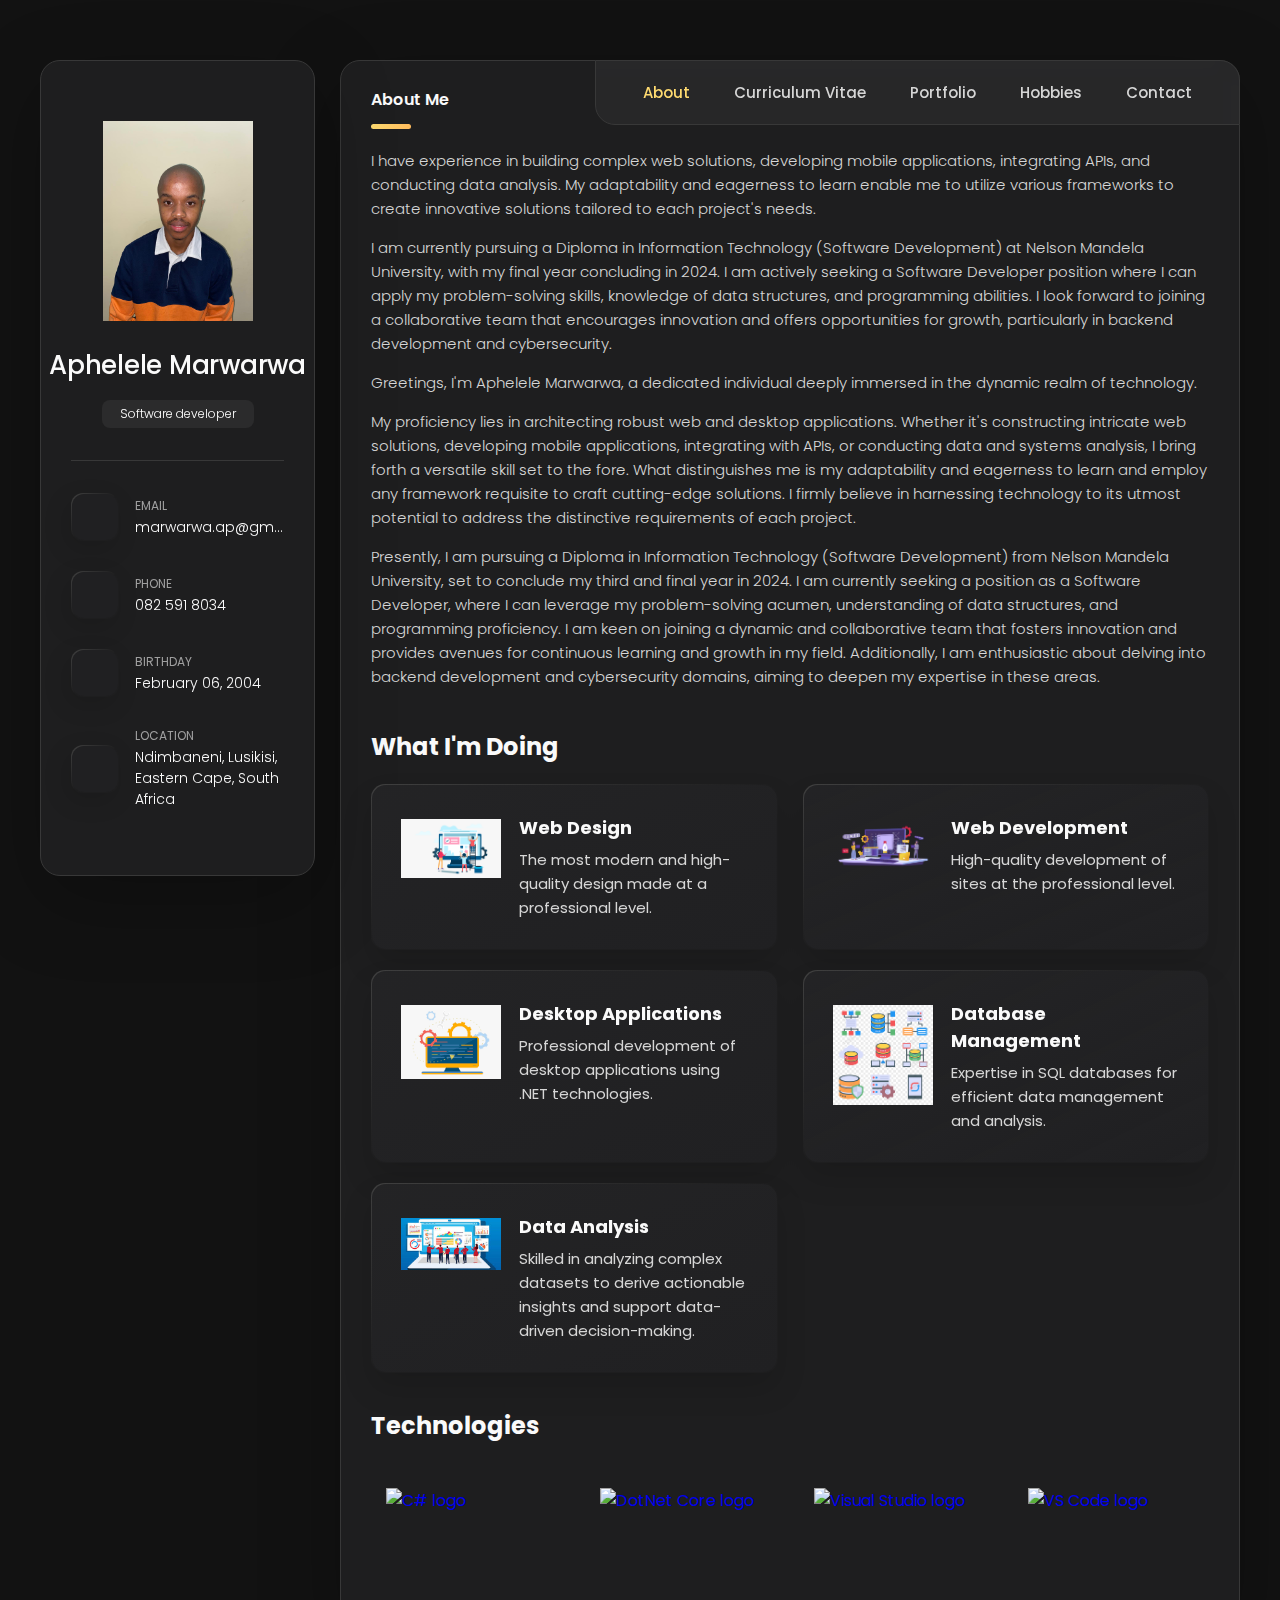
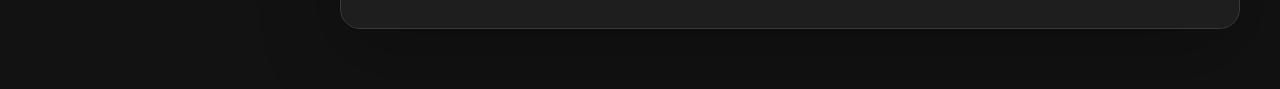
==== commit c38a6e29: "Merge'" ====
--- a/homepage.html
+++ b/homepage.html
@@ -153,7 +153,7 @@
 
         <section class="about-text">
           <p>
-<<<<<<< HEAD
+
             I have experience in building complex web solutions, developing mobile applications, integrating APIs, and conducting data analysis. 
             My adaptability and eagerness to learn enable me to utilize various frameworks to create innovative solutions tailored to each project's needs.
         </p>
@@ -163,7 +163,7 @@
              I am actively seeking a Software Developer position where I can apply my problem-solving skills, knowledge of data structures, and programming abilities. 
              I look forward to joining a collaborative team that encourages innovation and offers opportunities for growth, particularly in backend development and cybersecurity.
         </p>  
-=======
+
               Greetings, I'm Aphelele Marwarwa, a dedicated individual deeply immersed in the dynamic realm of technology.
           </p>
       
@@ -181,7 +181,7 @@
               I am keen on joining a dynamic and collaborative team that fosters innovation and provides avenues for continuous learning and growth in my field.
               Additionally, I am enthusiastic about delving into backend development and cybersecurity domains, aiming to deepen my expertise in these areas.
           </p>
->>>>>>> dc61e344983eff66151dc29b32e826cec271a5a5
+
       </section>
       
 
@@ -245,7 +245,6 @@
                 </p>
               </div>
             </li>
-<<<<<<< HEAD
             <li class="service-item">
               <div class="service-icon-box">
                   <img src="./assets/images/Data Analysis.jpeg" alt="Data analysis icon" width="100">
@@ -257,10 +256,7 @@
                   </p>
               </div>
           </li>
-          
-=======
-        
->>>>>>> dc61e344983eff66151dc29b32e826cec271a5a5
+
           </ul>
         
         </section>
@@ -592,7 +588,7 @@
         </div>
 
       </li>
-<<<<<<< HEAD
+
       <li class="skills-item">
         <div class="title-wrapper">
             <h5 class="h5">Data Analysis</h5>
@@ -612,11 +608,10 @@
     <a href="./assets/images/Aphelele Marwarwa Cv.pdf" target="_blank" class="resume-preview">Preview Resume</a>
     <a href="./assets/images/Aphelele Marwarwa Cv.pdf" download class="resume-download">Download Resume</a>
 </section>
-=======
     </ul>
 
   </section>
->>>>>>> dc61e344983eff66151dc29b32e826cec271a5a5
+
 
 
 </article>
--- a/assets/css/style.css
+++ b/assets/css/style.css
@@ -1824,7 +1824,7 @@
 
   .timeline-text { max-width: 700px; }
 
-<<<<<<< HEAD
+
 }
 
 .resume-section {
@@ -1850,6 +1850,3 @@
 .resume-title {
   color: white;
 }
-=======
-}
->>>>>>> dc61e344983eff66151dc29b32e826cec271a5a5
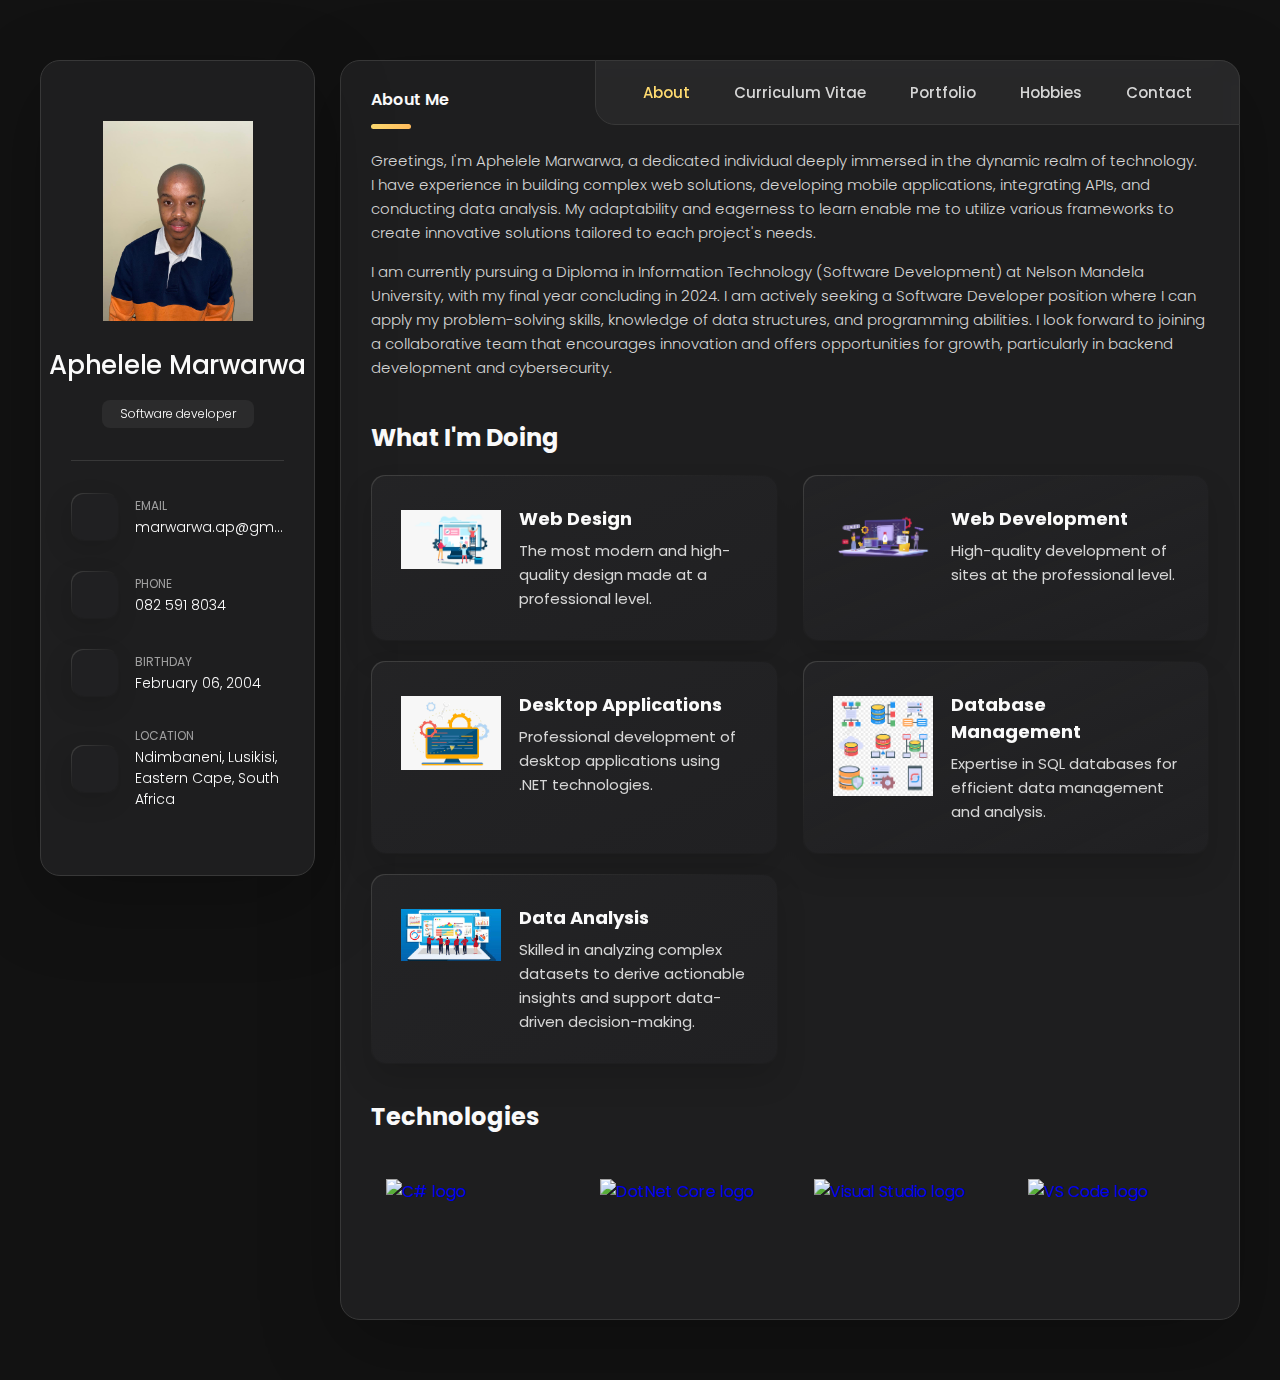
==== commit 4ef059de: "again Add" ====
--- a/homepage.html
+++ b/homepage.html
@@ -152,6 +152,7 @@
         </header>
 
         <section class="about-text">
+          Greetings, I'm Aphelele Marwarwa, a dedicated individual deeply immersed in the dynamic realm of technology.
           <p>
 
             I have experience in building complex web solutions, developing mobile applications, integrating APIs, and conducting data analysis. 
@@ -164,23 +165,6 @@
              I look forward to joining a collaborative team that encourages innovation and offers opportunities for growth, particularly in backend development and cybersecurity.
         </p>  
 
-              Greetings, I'm Aphelele Marwarwa, a dedicated individual deeply immersed in the dynamic realm of technology.
-          </p>
-      
-          <p>
-              My proficiency lies in architecting robust web and desktop applications. Whether it's constructing intricate web solutions,
-              developing mobile applications, integrating with APIs, or conducting data and systems analysis, I bring forth a versatile skill set to the fore.
-              What distinguishes me is my adaptability and eagerness to learn and employ any framework requisite to craft cutting-edge solutions.
-              I firmly believe in harnessing technology to its utmost potential to address the distinctive requirements of each project.
-          </p>
-      
-          <p>
-              Presently, I am pursuing a Diploma in Information Technology (Software Development) from Nelson Mandela University,
-              set to conclude my third and final year in 2024. I am currently seeking a position as a Software Developer,
-              where I can leverage my problem-solving acumen, understanding of data structures, and programming proficiency.
-              I am keen on joining a dynamic and collaborative team that fosters innovation and provides avenues for continuous learning and growth in my field.
-              Additionally, I am enthusiastic about delving into backend development and cybersecurity domains, aiming to deepen my expertise in these areas.
-          </p>
 
       </section>
       
@@ -605,8 +589,8 @@
   </section>
   <section class="resume-section">
     <h2 class="resume-title">Copy of actual CV</h2>
-    <a href="./assets/images/Aphelele Marwarwa Cv.pdf" target="_blank" class="resume-preview">Preview Resume</a>
-    <a href="./assets/images/Aphelele Marwarwa Cv.pdf" download class="resume-download">Download Resume</a>
+    <a href="./assets/images/Aphelele Marwarwa Cv.pdf" target="_blank" class="resume-preview">Preview CV</a>
+    <a href="./assets/images/Aphelele Marwarwa Cv.pdf" download class="resume-download">Download CV</a>
 </section>
     </ul>
 
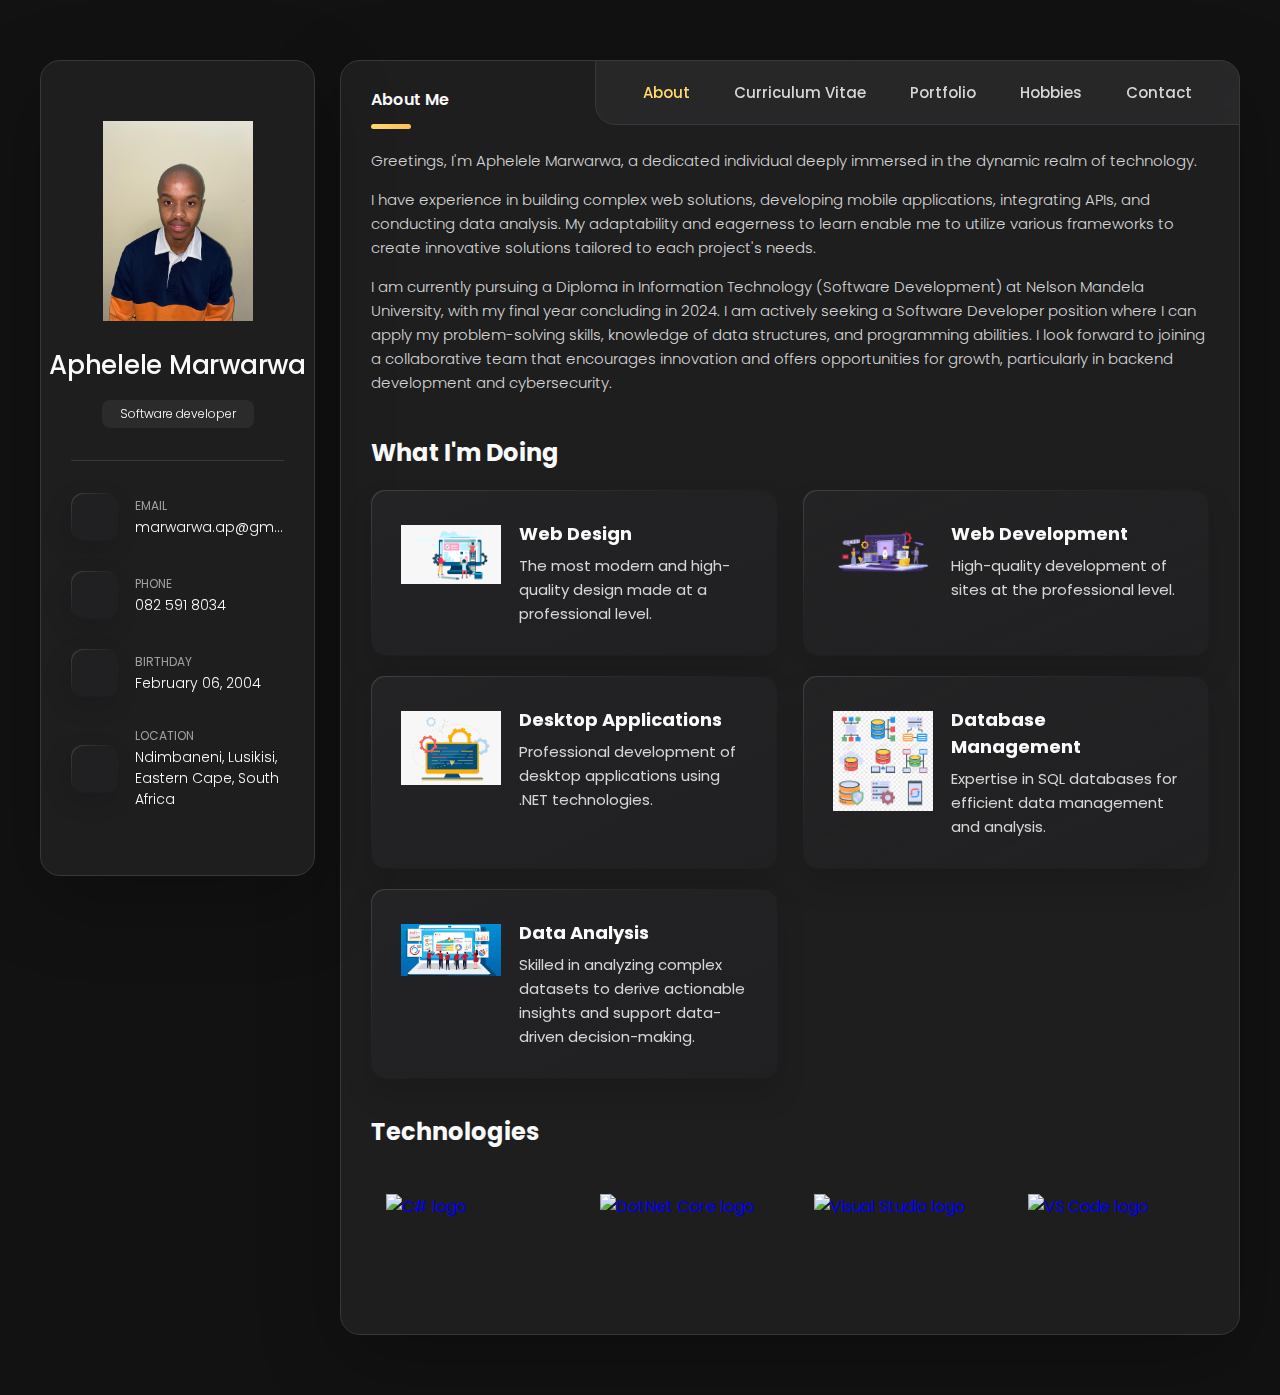
==== commit a260fe2a: "done" ====
--- a/homepage.html
+++ b/homepage.html
@@ -152,7 +152,9 @@
         </header>
 
         <section class="about-text">
+          <p>
           Greetings, I'm Aphelele Marwarwa, a dedicated individual deeply immersed in the dynamic realm of technology.
+        </p>  
           <p>
 
             I have experience in building complex web solutions, developing mobile applications, integrating APIs, and conducting data analysis. 
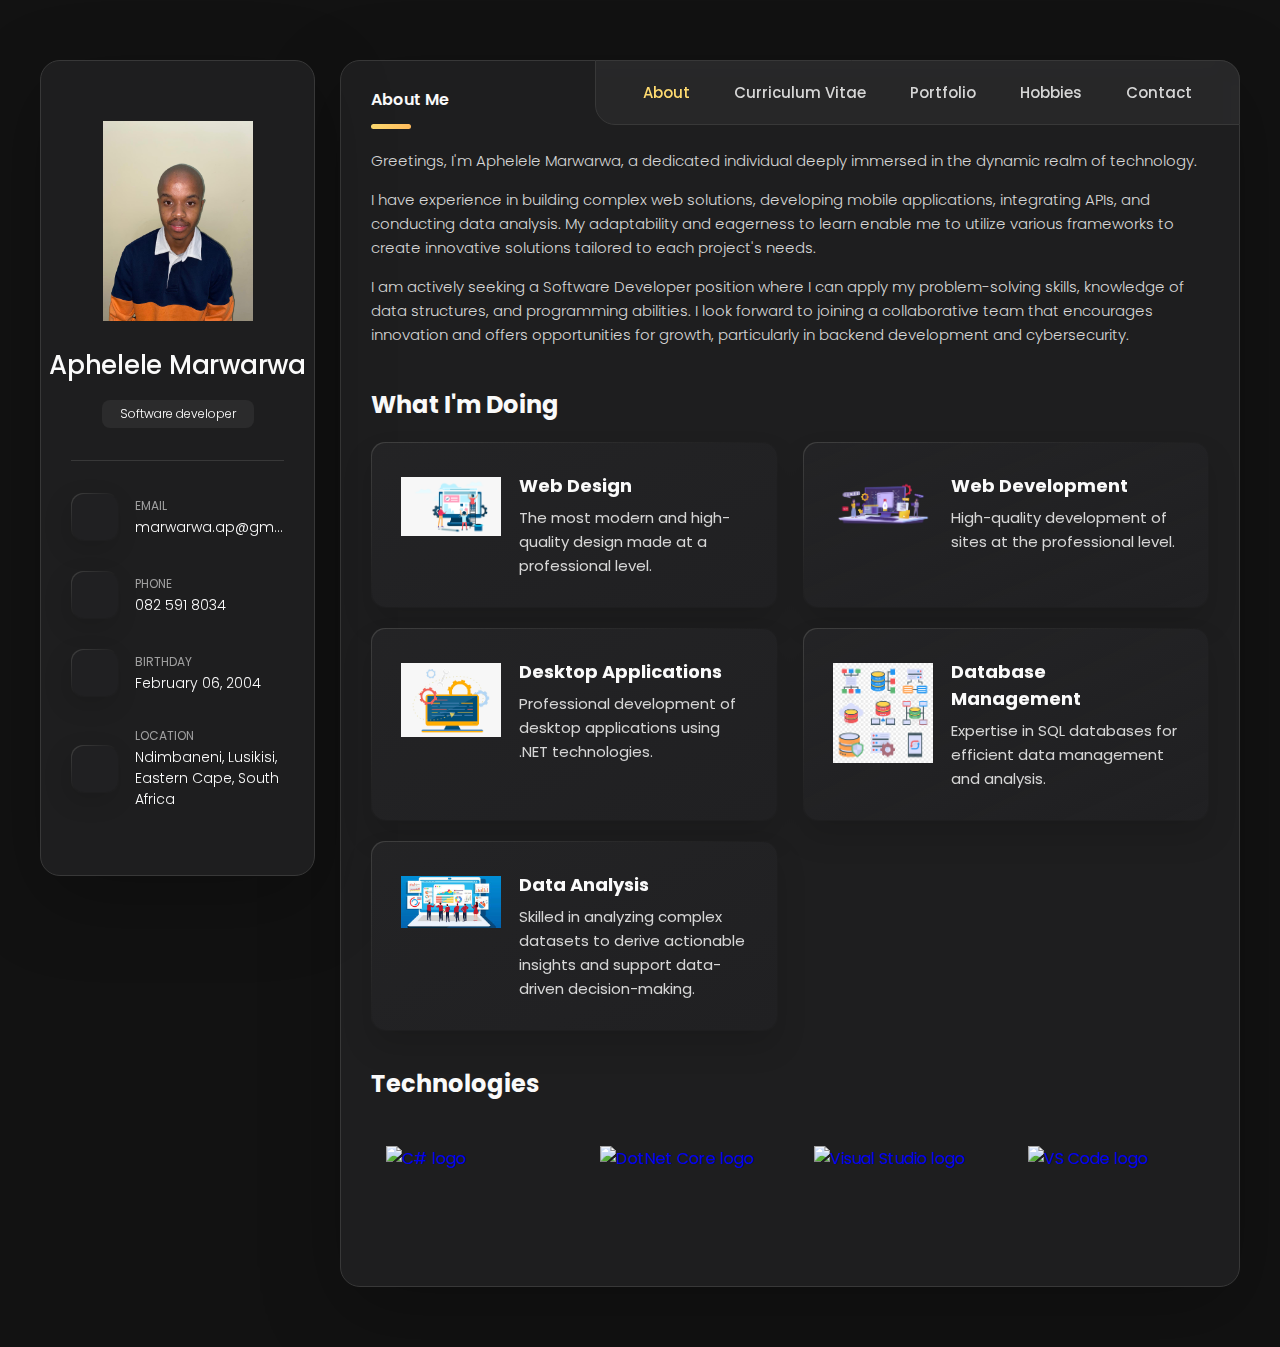
==== commit 2fedc6c5: "New Update 2025" ====
--- a/homepage.html
+++ b/homepage.html
@@ -162,7 +162,7 @@
         </p>
         
         <p>
-            I am currently pursuing a Diploma in Information Technology (Software Development) at Nelson Mandela University, with my final year concluding in 2024.
+           
              I am actively seeking a Software Developer position where I can apply my problem-solving skills, knowledge of data structures, and programming abilities. 
              I look forward to joining a collaborative team that encourages innovation and offers opportunities for growth, particularly in backend development and cybersecurity.
         </p>  
@@ -351,28 +351,20 @@
     </div>
 
     <ol class="timeline-list">
-
       <li class="timeline-item">
-
         <h4 class="h4 timeline-item-title">Khanyisa High School</h4>
-
         <span>2019 — 2021</span>
-
         <p class="timeline-text">
           During my time at Khanyisa High School, I was exposed to a diverse range of subjects and extracurricular
           activities. I developed strong academic foundations while also participating in sports and community
           service initiatives. This period helped shape my personal and academic growth, laying the groundwork for
           my future endeavors.
         </p>
-
-      </li>
-
+      </li>
+    
       <li class="timeline-item">
-
         <h4 class="h4 timeline-item-title">Nelson Mandela University</h4>
-
         <span>2022 — 2024</span>
-
         <p class="timeline-text">
           At Nelson Mandela University, I pursued a Diploma in Information Technology with a specialization in
           Software Development. The university provided a vibrant learning environment, where I delved into various
@@ -380,10 +372,19 @@
           application development frameworks. This comprehensive program equipped me with the knowledge and practical
           skills necessary to excel in the field of software development.
         </p>
-
+      </li>
+    
+      <li class="timeline-item">
+        <h4 class="h4 timeline-item-title">Nelson Mandela University</h4>
+        <span>2025 — Present</span>
+        <p class="timeline-text">
+          Currently pursuing an Advanced Diploma/BTech in Information Technology, building on my foundational knowledge with advanced 
+          theoretical and practical skills in designing and implementing secure IT solutions. This qualification emphasizes 
+          cybersecurity integration across infrastructure, design, and development, equipping me to address modern IT challenges 
+          with a security-first approach.
+        </p>
       </li>
     </ol>
-
   </section>
 
   <section class="timeline">
@@ -591,8 +592,8 @@
   </section>
   <section class="resume-section">
     <h2 class="resume-title">Copy of actual CV</h2>
-    <a href="./assets/images/Aphelele Marwarwa Cv.pdf" target="_blank" class="resume-preview">Preview CV</a>
-    <a href="./assets/images/Aphelele Marwarwa Cv.pdf" download class="resume-download">Download CV</a>
+    <a href="./assets/images/Aphelele-Marwarwa-Curriculam-Vitae.pdf" target="_blank" class="resume-preview">Preview CV</a>
+    <a href="./assets/images/Aphelele-Marwarwa-Curriculam-Vitae.pdf" download class="resume-download">Download CV</a>
 </section>
     </ul>
 
@@ -621,7 +622,7 @@
               <button class="active" data-filter-btn>All</button>
             </li>
             <li class="filter-item">
-              <button data-filter-btn>Applications</button>
+              <button data-filter-btn>Desktop Applications</button>
             </li>
             <li class="filter-item">
               <button data-filter-btn>Web development</button>
@@ -642,7 +643,7 @@
                 <button data-select-item>All</button>
               </li>
               <li class="select-item">
-                <button data-select-item>Applications</button>
+                <button data-select-item>Desktop Applications</button>
               </li>
               <li class="select-item">
                 <button data-select-item>Web development</button>
@@ -653,7 +654,7 @@
             </ul>
           </div>
           <ul class="project-list">
-            <li class="project-item active" data-filter-item data-category="applications">
+            <li class="project-item active" data-filter-item data-category="desktop applications">
               <a href="#">
                 <figure class="project-img">
                   <div class="project-item-icon-box">
@@ -662,10 +663,10 @@
                   <img src="./assets/images/AtM.png" alt="ATM" loading="lazy">
                 </figure>
                 <h3 class="project-title">ATM</h3>
-                <p class="project-category">Applications</p>
-              </a>
-            </li>
-            <li class="project-item active" data-filter-item data-category="applications">
+                <p class="project-category">Desktop Applications</p> 
+              </a>
+            </li>
+            <li class="project-item active" data-filter-item data-category="desktop applications">
               <a href="#">
                 <figure class="project-img">
                   <div class="project-item-icon-box">
@@ -674,7 +675,7 @@
                   <img src="./assets/images/CRUD.png" alt="CRUD" loading="lazy">
                 </figure>
                 <h3 class="project-title">CRUD</h3>
-                <p class="project-category">Applications</p>
+                <p class="project-category">Desktop Applications</p> 
               </a>
             </li>
             <li class="project-item active" data-filter-item data-category="web development">
@@ -686,6 +687,18 @@
                   <img src="./assets/images/musiApp.png" alt="Music Application" loading="lazy">
                 </figure>
                 <h3 class="project-title">Music Application</h3>
+                <p class="project-category">Web development</p>
+              </a>
+            </li>
+            <li class="project-item active" data-filter-item data-category="web development">
+              <a href="#">
+                <figure class="project-img">
+                  <div class="project-item-icon-box">
+                    <ion-icon name="eye-outline"></ion-icon>
+                  </div>
+                  <img src="./assets/images/FridgeManagement .png" alt="Music Application" loading="lazy">
+                </figure>
+                <h3 class="project-title">Fridge Management Application</h3>
                 <p class="project-category">Web development</p>
               </a>
             </li>
@@ -999,7 +1012,7 @@
         <section class="contact-form">
           <h3 class="h3 form-title">Contact Form</h3>
           <p class="contact-message">Thank you for visiting my portfolio! I'm passionate about software development and eager to contribute my skills to your team. Whether you have a job opportunity, a project idea, or just want to connect, I'd love to hear from you. Feel free to reach out, and let's discuss how we can work together.</p>
-          <form action="https://formspree.io/f/xrgnvdyb" method="post" class="form" data-form>
+          <form action="https://formspree.io/f/xrgnvdyb" method="POST" class="form" data-form id="contactForm">
             <fieldset>
               <legend>Send me a message</legend>
               <div class="input-wrapper">
@@ -1011,6 +1024,7 @@
                 <ion-icon name="paper-plane"></ion-icon>
                 <span>Send Message</span>
               </button>
+              <p id="formMessage" class="form-message"></p> <!-- Placeholder for form messages -->
             </fieldset>
           </form>
         </section>
